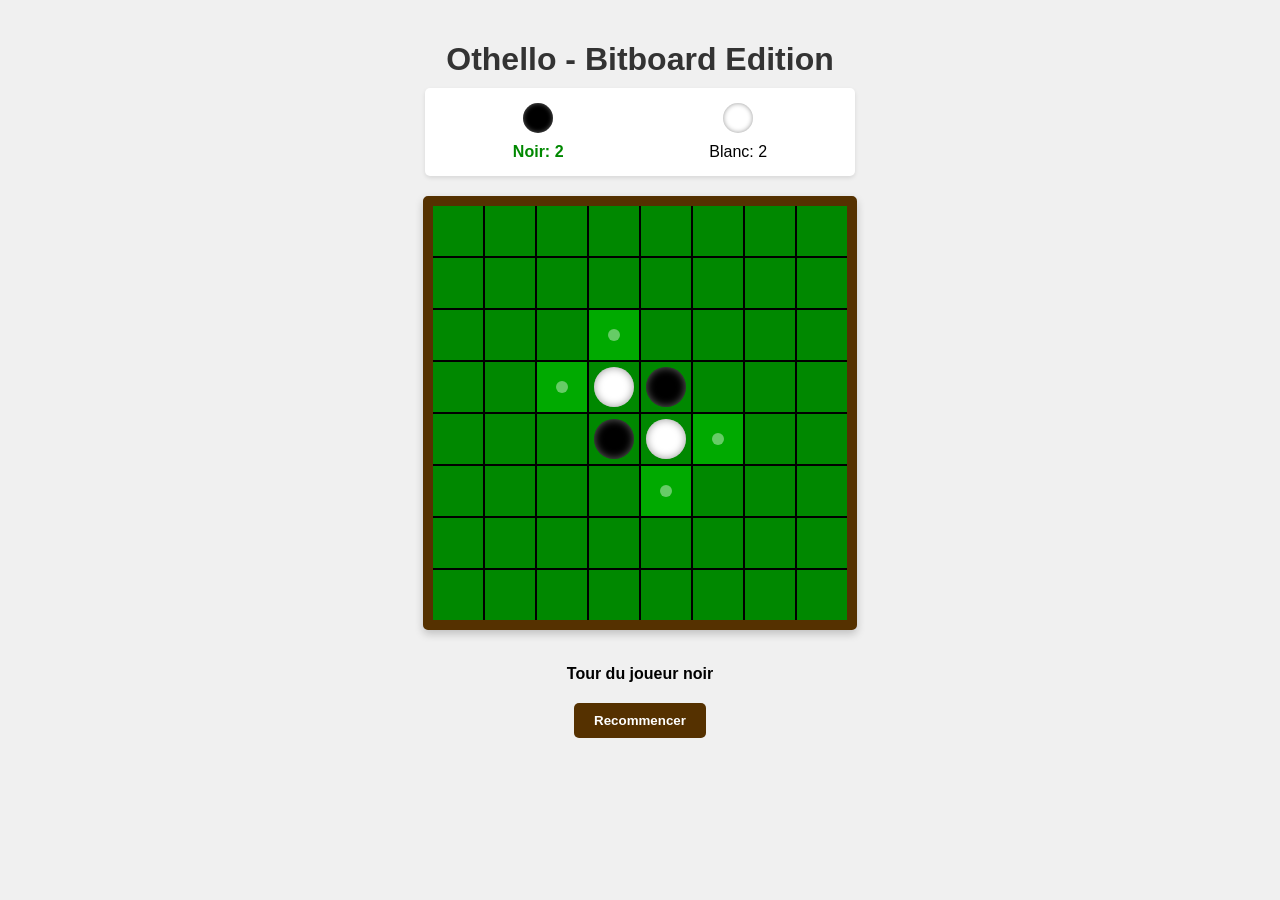
==== index.html @ b06adc70 "OthelloBitBoardJS" ====
<!DOCTYPE html>
<html lang="fr">
<head>
    <meta charset="UTF-8">
    <meta name="viewport" content="width=device-width, initial-scale=1.0">
    <title>Othello - Bitboard Edition</title>
    <style>
        body {
            font-family: Arial, sans-serif;
            margin: 0;
            padding: 20px;
            display: flex;
            flex-direction: column;
            align-items: center;
            background-color: #f0f0f0;
        }
        h1 {
            color: #333;
            margin-bottom: 10px;
        }
        .game-container {
            display: flex;
            flex-direction: column;
            align-items: center;
            gap: 20px;
            max-width: 100%;
        }
        .board {
            display: grid;
            grid-template-columns: repeat(8, 1fr);
            gap: 2px;
            background-color: #000;
            border: 10px solid #553100;
            border-radius: 5px;
            box-shadow: 0 4px 8px rgba(0, 0, 0, 0.2);
        }
        .cell {
            width: 50px;
            height: 50px;
            background-color: #008800;
            display: flex;
            justify-content: center;
            align-items: center;
            cursor: pointer;
            position: relative;
        }
        .valid-move {
            background-color: #00aa00;
        }
        .valid-move::after {
            content: "";
            width: 12px;
            height: 12px;
            background-color: rgba(255, 255, 255, 0.4);
            border-radius: 50%;
        }
        .disc {
            width: 40px;
            height: 40px;
            border-radius: 50%;
            transition: transform 0.3s ease, background-color 0.3s ease;
        }
        .disc.white {
            background-color: #fff;
            box-shadow: inset 0 0 8px rgba(0, 0, 0, 0.4);
        }
        .disc.black {
            background-color: #000;
            box-shadow: inset 0 0 8px rgba(255, 255, 255, 0.4);
        }
        .info-panel {
            display: flex;
            justify-content: space-around;
            width: 100%;
            max-width: 400px;
            background-color: #fff;
            padding: 15px;
            border-radius: 5px;
            box-shadow: 0 2px 4px rgba(0, 0, 0, 0.1);
        }
        .player {
            display: flex;
            flex-direction: column;
            align-items: center;
        }
        .player-disc {
            width: 30px;
            height: 30px;
            border-radius: 50%;
            margin-bottom: 10px;
        }
        .player-disc.white {
            background-color: #fff;
            box-shadow: inset 0 0 5px rgba(0, 0, 0, 0.4);
        }
        .player-disc.black {
            background-color: #000;
            box-shadow: inset 0 0 5px rgba(255, 255, 255, 0.4);
        }
        .current-player {
            font-weight: bold;
            color: #008800;
        }
        .status-message {
            margin-top: 15px;
            font-weight: bold;
            text-align: center;
        }
        button {
            background-color: #553100;
            color: white;
            border: none;
            padding: 10px 20px;
            border-radius: 5px;
            cursor: pointer;
            font-weight: bold;
            transition: background-color 0.2s;
        }
        button:hover {
            background-color: #7b4700;
        }

        @media (max-width: 500px) {
            .cell {
                width: 40px;
                height: 40px;
            }
            .disc {
                width: 32px;
                height: 32px;
            }
        }

        @media (max-width: 400px) {
            .cell {
                width: 35px;
                height: 35px;
            }
            .disc {
                width: 28px;
                height: 28px;
            }
        }
    </style>
</head>
<body>
    <h1>Othello - Bitboard Edition</h1>
    <div class="game-container">
        <div class="info-panel">
            <div class="player black-player">
                <div class="player-disc black"></div>
                <div>Noir: <span id="black-count">2</span></div>
            </div>
            <div class="player white-player">
                <div class="player-disc white"></div>
                <div>Blanc: <span id="white-count">2</span></div>
            </div>
        </div>

        <div id="board" class="board"></div>

        <div class="status-message" id="status-message">Tour du joueur noir</div>

        <button id="restart-btn">Recommencer</button>
    </div>

    <script>
        // Constantes et variables du jeu
        const BOARD_SIZE = 8;
        const EMPTY = 0n;
        const BLACK = 1n;
        const WHITE = 2n;

        // Directions pour chercher les alignements
        const NORTH = -8n;
        const NORTH_EAST = -7n;
        const EAST = 1n;
        const SOUTH_EAST = 9n;
        const SOUTH = 8n;
        const SOUTH_WEST = 7n;
        const WEST = -1n;
        const NORTH_WEST = -9n;

        const DIRECTIONS = [NORTH, NORTH_EAST, EAST, SOUTH_EAST, SOUTH, SOUTH_WEST, WEST, NORTH_WEST];

        // Masques pour éviter les débordements
        const NOT_A_FILE = 0xfefefefefefefefen; // pas la colonne A
        const NOT_H_FILE = 0x7f7f7f7f7f7f7f7fn; // pas la colonne H

        // État du jeu
        let blackDiscs = 0n; // Bitboard pour les pions noirs
        let whiteDiscs = 0n; // Bitboard pour les pions blancs
        let currentPlayer = BLACK; // Joueur actuel
        let validMoves = 0n; // Coups valides

        // Initialisation du jeu
        function initGame() {
            // Position initiale standard d'Othello
            blackDiscs = 0n;
            whiteDiscs = 0n;

            // Placer les 4 pions initiaux (centre du plateau)
            setPiece(3, 4, BLACK);
            setPiece(4, 3, BLACK);
            setPiece(3, 3, WHITE);
            setPiece(4, 4, WHITE);

            currentPlayer = BLACK;
            updateValidMoves();
            renderBoard();
            updateStatus();
        }

        // Convertir coordonnées (row, col) en position bit unique
        function coordsToBit(row, col) {
            return 1n << BigInt(row * 8 + col);
        }

        // Convertir une position bit en coordonnées (row, col)
        function bitToCoords(bit) {
            const pos = BigInt(Math.log2(Number(bit)));
            return {
                row: Number(pos / 8n),
                col: Number(pos % 8n)
            };
        }

        // Placer un pion à une position donnée
        function setPiece(row, col, player) {
            const bit = coordsToBit(row, col);
            if (player === BLACK) {
                blackDiscs |= bit;
                whiteDiscs &= ~bit;
            } else if (player === WHITE) {
                whiteDiscs |= bit;
                blackDiscs &= ~bit;
            } else { // EMPTY
                blackDiscs &= ~bit;
                whiteDiscs &= ~bit;
            }
        }

        // Obtenir le joueur à une position donnée
        function getPiece(row, col) {
            const bit = coordsToBit(row, col);
            if ((blackDiscs & bit) !== 0n) return BLACK;
            if ((whiteDiscs & bit) !== 0n) return WHITE;
            return EMPTY;
        }

        // Obtenir la valeur du joueur opposé
        function getOpponent(player) {
            return player === BLACK ? WHITE : BLACK;
        }

        // Obtenir le bitboard du joueur actuel
        function getCurrentPlayerDiscs() {
            return currentPlayer === BLACK ? blackDiscs : whiteDiscs;
        }

        // Obtenir le bitboard du joueur opposé
        function getOpponentDiscs() {
            return currentPlayer === BLACK ? whiteDiscs : blackDiscs;
        }

        // Calculer les coups valides dans une direction donnée
        function getValidMovesInDirection(playerDiscs, opponentDiscs, direction, edgeMask) {
            // Cases adjacentes aux pions du joueur dans la direction, qui contiennent des pions adverses
            let candidates = shift(playerDiscs, direction) & opponentDiscs & edgeMask;
            if (candidates === 0n) return 0n;

            // Continuer à chercher des séquences de pions adverses
            let validPositions = 0n;
            let temp = candidates;

            // Chercher les cases vides après des pions adverses
            for (let i = 0; i < 5; i++) {
                temp = shift(temp, direction) & opponentDiscs & edgeMask;
                candidates |= temp;
            }

            // Les cases vides après une séquence de pions adverses sont des coups valides
            temp = shift(candidates, direction) & ~(playerDiscs | opponentDiscs) & edgeMask;
            validPositions |= temp;

            return validPositions;
        }

        // Effectuer un décalage de bits en tenant compte de la direction
        function shift(bitboard, direction) {
            if (direction > 0) {
                return bitboard << direction;
            } else {
                return bitboard >> -direction;
            }
        }

        // Calculer tous les coups valides pour le joueur actuel
        function calculateValidMoves() {
            const playerDiscs = getCurrentPlayerDiscs();
            const opponentDiscs = getOpponentDiscs();
            let validMovesBitboard = 0n;

            // Nord
            validMovesBitboard |= getValidMovesInDirection(playerDiscs, opponentDiscs, NORTH, 0xFFFFFFFFFFFFFFFFn);

            // Nord-Est
            validMovesBitboard |= getValidMovesInDirection(playerDiscs, opponentDiscs, NORTH_EAST, NOT_A_FILE);

            // Est
            validMovesBitboard |= getValidMovesInDirection(playerDiscs, opponentDiscs, EAST, NOT_A_FILE);

            // Sud-Est
            validMovesBitboard |= getValidMovesInDirection(playerDiscs, opponentDiscs, SOUTH_EAST, NOT_A_FILE);

            // Sud
            validMovesBitboard |= getValidMovesInDirection(playerDiscs, opponentDiscs, SOUTH, 0xFFFFFFFFFFFFFFFFn);

            // Sud-Ouest
            validMovesBitboard |= getValidMovesInDirection(playerDiscs, opponentDiscs, SOUTH_WEST, NOT_H_FILE);

            // Ouest
            validMovesBitboard |= getValidMovesInDirection(playerDiscs, opponentDiscs, WEST, NOT_H_FILE);

            // Nord-Ouest
            validMovesBitboard |= getValidMovesInDirection(playerDiscs, opponentDiscs, NORTH_WEST, NOT_H_FILE);
            console.log(...validMovesBitboard.toString(2).padStart(64, '0'));
            return validMovesBitboard;
        }

        // Mettre à jour les coups valides pour le joueur actuel
        function updateValidMoves() {
            validMoves = calculateValidMoves();
        }

        // Vérifier si un coup est valide
        function isValidMove(row, col) {
            const bit = coordsToBit(row, col);
            return (validMoves & bit) !== 0n;
        }

        // Capturer les pions dans une direction
        function captureInDirection(movePosition, direction, edgeMask) {
            const playerDiscs = getCurrentPlayerDiscs();
            const opponentDiscs = getOpponentDiscs();

            let captured = 0n;
            let frontier = movePosition;

            // Avancer dans la direction spécifiée
            frontier = shift(frontier, direction) & edgeMask;

            // Si nous ne trouvons pas de pion adverse dans cette direction, pas de capture
            if ((frontier & opponentDiscs) === 0n) return 0n;

            let potentialCaptures = 0n;

            // Tant qu'on trouve des pions adverses, les ajouter comme captures potentielles
            while ((frontier & opponentDiscs) !== 0n) {
                potentialCaptures |= frontier;
                frontier = shift(frontier, direction) & edgeMask;

                // Si on trouve un de nos pions, valider les captures
                if ((frontier & playerDiscs) !== 0n) {
                    return potentialCaptures;
                }

                // Si on atteint une case vide ou le bord du plateau, pas de capture
                if (frontier === 0n || (frontier & (playerDiscs | opponentDiscs)) === 0n) {
                    break;
                }
            }

            return 0n; // Pas de capture dans cette direction
        }

        // Appliquer un coup (capturer les pions)
        function makeMove(row, col) {
            if (!isValidMove(row, col)) return false;

            const movePosition = coordsToBit(row, col);
            let capturedTotal = 0n;

            // Capturer dans toutes les directions
            capturedTotal |= captureInDirection(movePosition, NORTH, 0xFFFFFFFFFFFFFFFFn);
            capturedTotal |= captureInDirection(movePosition, NORTH_EAST, NOT_A_FILE);
            capturedTotal |= captureInDirection(movePosition, EAST, NOT_A_FILE);
            capturedTotal |= captureInDirection(movePosition, SOUTH_EAST, NOT_A_FILE);
            capturedTotal |= captureInDirection(movePosition, SOUTH, 0xFFFFFFFFFFFFFFFFn);
            capturedTotal |= captureInDirection(movePosition, SOUTH_WEST, NOT_H_FILE);
            capturedTotal |= captureInDirection(movePosition, WEST, NOT_H_FILE);
            capturedTotal |= captureInDirection(movePosition, NORTH_WEST, NOT_H_FILE);

            // Placer le nouveau pion et retourner les pions capturés
            if (currentPlayer === BLACK) {
                blackDiscs |= movePosition | capturedTotal;
                whiteDiscs &= ~capturedTotal;
            } else {
                whiteDiscs |= movePosition | capturedTotal;
                blackDiscs &= ~capturedTotal;
            }

            return true;
        }

        // Passer le tour au joueur suivant
        function switchPlayer() {
            currentPlayer = getOpponent(currentPlayer);
            updateValidMoves();

            // Si le joueur n'a pas de coups valides, essayer de passer au joueur suivant
            if (validMoves === 0n) {
                currentPlayer = getOpponent(currentPlayer);
                updateValidMoves();

                // Si aucun joueur n'a de coups valides, la partie est terminée
                if (validMoves === 0n) {
                  console.log('end');
                    endGame();
                    return;
                }

                document.getElementById('status-message').textContent = `Le joueur ${currentPlayer === BLACK ? 'noir' : 'blanc'} n'a pas de coups possibles. Tour du joueur ${currentPlayer === BLACK ? 'noir' : 'blanc'}.`;
            } else {
                document.getElementById('status-message').textContent = `Tour du joueur ${currentPlayer === BLACK ? 'noir' : 'blanc'}`;
            }
        }

        // Mettre fin à la partie
        function endGame() {
            const blackCount = countBits(blackDiscs);
            const whiteCount = countBits(whiteDiscs);
            console.log(blackCount, whiteCount);
            let message;
            if (blackCount > whiteCount) {
                message = `Partie terminée. Le joueur noir gagne ${blackCount} à ${whiteCount}!`;
            } else if (whiteCount > blackCount) {
                message = `Partie terminée. Le joueur blanc gagne ${whiteCount} à ${blackCount}!`;
            } else {
                message = `Partie terminée. Match nul ${blackCount} à ${whiteCount}!`;
            }

            document.getElementById('status-message').textContent = message;
        }

        // Compter le nombre de bits à 1 dans un bitboard
        function countBits(bitboard) {
            let count = 0;
            let tempBoard = bitboard;

            while (tempBoard > 0n) {
                if (tempBoard & 1n) count++;
                tempBoard >>= 1n;
            }

            return count;
        }

        // Mettre à jour l'affichage de l'état du jeu
        function updateStatus() {
            const blackCount = countBits(blackDiscs);
            const whiteCount = countBits(whiteDiscs);

            document.getElementById('black-count').textContent = blackCount;
            document.getElementById('white-count').textContent = whiteCount;

            document.getElementById('status-message').textContent = `Tour du joueur ${currentPlayer === BLACK ? 'noir' : 'blanc'}`;

            // Mettre en surbrillance le joueur actuel
            document.querySelector('.black-player').classList.toggle('current-player', currentPlayer === BLACK);
            document.querySelector('.white-player').classList.toggle('current-player', currentPlayer === WHITE);
        }

        // Afficher le plateau de jeu
        function renderBoard() {
            const boardElement = document.getElementById('board');
            boardElement.innerHTML = '';

            for (let row = 0; row < BOARD_SIZE; row++) {
                for (let col = 0; col < BOARD_SIZE; col++) {
                    const cell = document.createElement('div');
                    cell.className = 'cell';
                    cell.dataset.row = row;
                    cell.dataset.col = col;

                    cell.addEventListener('click', () => {
                        handleCellClick(row, col);
                    });

                    // Ajouter un pion si nécessaire
                    const piece = getPiece(row, col);
                    if (piece !== EMPTY) {
                        const disc = document.createElement('div');
                        disc.className = `disc ${piece === BLACK ? 'black' : 'white'}`;
                        cell.appendChild(disc);
                    }

                    // Marquer les coups valides
                    if (isValidMove(row, col)) {
                        cell.classList.add('valid-move');
                    }

                    boardElement.appendChild(cell);
                }
            }

            updateStatus();
        }

        // Gérer le clic sur une cellule
        function handleCellClick(row, col) {
            if (isValidMove(row, col)) {
                makeMove(row, col);
                switchPlayer();
                renderBoard();
            }
        }

        // Événement pour recommencer le jeu
        document.getElementById('restart-btn').addEventListener('click', () => {
            initGame();
        });

        // Initialiser le jeu
        initGame();
    </script>
</body>
</html>
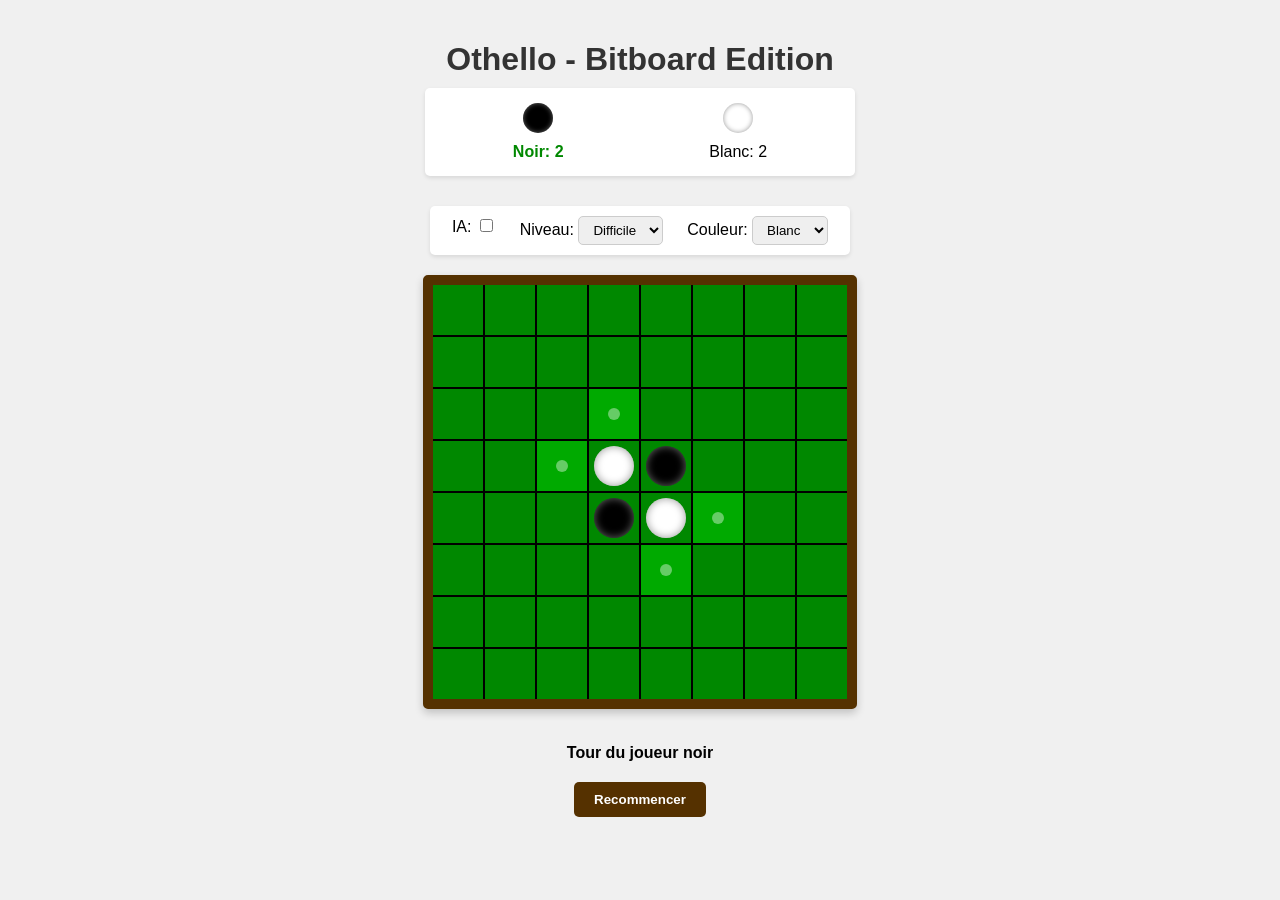
==== commit 89c43543: "OthelloBitBoardJs" ====
--- a/index.html
+++ b/index.html
@@ -78,6 +78,17 @@
             border-radius: 5px;
             box-shadow: 0 2px 4px rgba(0, 0, 0, 0.1);
         }
+        .ai-settings {
+            display: flex;
+            justify-content: space-around;
+            width: 100%;
+            max-width: 400px;
+            background-color: #fff;
+            padding: 10px;
+            border-radius: 5px;
+            margin-top: 10px;
+            box-shadow: 0 2px 4px rgba(0, 0, 0, 0.1);
+        }
         .player {
             display: flex;
             flex-direction: column;
@@ -115,9 +126,15 @@
             cursor: pointer;
             font-weight: bold;
             transition: background-color 0.2s;
+            margin: 0 5px;
         }
         button:hover {
             background-color: #7b4700;
+        }
+        select {
+            padding: 5px 10px;
+            border-radius: 5px;
+            border: 1px solid #ccc;
         }
 
         @media (max-width: 500px) {
@@ -157,11 +174,36 @@
             </div>
         </div>
 
+        <div class="ai-settings">
+            <div>
+                <label for="ai-toggle">IA: </label>
+                <input type="checkbox" id="ai-toggle">
+            </div>
+            <div>
+                <label for="ai-depth">Niveau: </label>
+                <select id="ai-depth">
+                    <option value="2">Facile</option>
+                    <option value="4">Moyen</option>
+                    <option value="6" selected>Difficile</option>
+                    <option value="8">Expert</option>
+                </select>
+            </div>
+            <div>
+                <label for="ai-color">Couleur: </label>
+                <select id="ai-color">
+                    <option value="white" selected>Blanc</option>
+                    <option value="black">Noir</option>
+                </select>
+            </div>
+        </div>
+
         <div id="board" class="board"></div>
 
         <div class="status-message" id="status-message">Tour du joueur noir</div>
 
-        <button id="restart-btn">Recommencer</button>
+        <div>
+            <button id="restart-btn">Recommencer</button>
+        </div>
     </div>
 
     <script>
@@ -187,28 +229,82 @@
         const NOT_A_FILE = 0xfefefefefefefefen; // pas la colonne A
         const NOT_H_FILE = 0x7f7f7f7f7f7f7f7fn; // pas la colonne H
 
+        // Masques utiles pour l'évaluation
+        const CORNER_MASK = 0x8100000000000081n;
+        const EDGE_MASK = 0xFF818181818181FFn;
+        const X_SQUARES_MASK = 0x0042000000004200n; // Cases autour des coins (défavorables)
+        const C_SQUARES_MASK = 0x4281000000008142n; // Cases pré-coins (défavorables)
+
         // État du jeu
-        let blackDiscs = 0n; // Bitboard pour les pions noirs
-        let whiteDiscs = 0n; // Bitboard pour les pions blancs
-        let currentPlayer = BLACK; // Joueur actuel
-        let validMoves = 0n; // Coups valides
-
-        // Initialisation du jeu
-        function initGame() {
-            // Position initiale standard d'Othello
-            blackDiscs = 0n;
-            whiteDiscs = 0n;
-
-            // Placer les 4 pions initiaux (centre du plateau)
-            setPiece(3, 4, BLACK);
-            setPiece(4, 3, BLACK);
-            setPiece(3, 3, WHITE);
-            setPiece(4, 4, WHITE);
-
-            currentPlayer = BLACK;
-            updateValidMoves();
-            renderBoard();
-            updateStatus();
+        let blackDiscs = 0n;
+        let whiteDiscs = 0n;
+        let currentPlayer = BLACK;
+        let validMoves = 0n;
+
+        // Configuration IA
+        let aiEnabled = false;
+        let aiDepth = 6;
+        let aiPlayer = WHITE;
+        let currentThinkingTime = 0;
+
+        // Table de transposition avec Zobrist hashing
+        const ZOBRIST_TABLE = Array(64).fill().map(() => [
+            BigInt(Math.floor(Math.random() * Number.MAX_SAFE_INTEGER)),
+            BigInt(Math.floor(Math.random() * Number.MAX_SAFE_INTEGER))
+        ]);
+        const ZOBRIST_PLAYER = BigInt(Math.floor(Math.random() * Number.MAX_SAFE_INTEGER));
+
+        // Taille limitée pour la table de transposition
+        const MAX_TRANSPOSITION_ENTRIES = 1000000;
+        const transpositionTable = new Map();
+
+        // Table des poids pour l'évaluation de position - Valeurs ajustées
+        const POSITION_WEIGHTS = [
+            500, -150,  30,  10,  10,  30, -150,  500,  // Coins plus importants
+            -150, -250,  -5,  -5,  -5,  -5, -250, -150,  // Cases X plus pénalisées
+             30,   -5,   1,   1,   1,   1,   -5,   30,
+             10,   -5,   1,   0,   0,   1,   -5,   10,
+             10,   -5,   1,   0,   0,   1,   -5,   10,
+             30,   -5,   1,   1,   1,   1,   -5,   30,
+            -150, -250,  -5,  -5,  -5,  -5, -250, -150,  // Cases X plus pénalisées
+            500, -150,  30,  10,  10,  30, -150,  500   // Coins plus importants
+        ];
+
+        // Générer un hash Zobrist pour la position actuelle
+        function getZobristHash() {
+            let hash = 0n;
+            for (let i = 0; i < 64; i++) {
+                const bit = 1n << BigInt(i);
+                if ((blackDiscs & bit) !== 0n) {
+                    hash ^= ZOBRIST_TABLE[i][0];
+                } else if ((whiteDiscs & bit) !== 0n) {
+                    hash ^= ZOBRIST_TABLE[i][1];
+                }
+            }
+            if (currentPlayer === WHITE) {
+                hash ^= ZOBRIST_PLAYER;
+            }
+            return hash;
+        }
+
+        // Structure pour stocker un coup dans la table de transposition
+        function TranspositionEntry(value, depth, type) {
+            return { value, depth, type };
+        }
+
+        // Constantes pour les types d'entrées dans la table de transposition
+        const EXACT = 0;
+        const LOWERBOUND = 1;
+        const UPPERBOUND = 2;
+
+        // Fonctions de population count optimisées pour BigInt
+        function countBits(n) {
+            const str = n.toString(2);
+            let count = 0;
+            for (let i = 0; i < str.length; i++) {
+                if (str[i] === '1') count++;
+            }
+            return count;
         }
 
         // Convertir coordonnées (row, col) en position bit unique
@@ -263,29 +359,6 @@
             return currentPlayer === BLACK ? whiteDiscs : blackDiscs;
         }
 
-        // Calculer les coups valides dans une direction donnée
-        function getValidMovesInDirection(playerDiscs, opponentDiscs, direction, edgeMask) {
-            // Cases adjacentes aux pions du joueur dans la direction, qui contiennent des pions adverses
-            let candidates = shift(playerDiscs, direction) & opponentDiscs & edgeMask;
-            if (candidates === 0n) return 0n;
-
-            // Continuer à chercher des séquences de pions adverses
-            let validPositions = 0n;
-            let temp = candidates;
-
-            // Chercher les cases vides après des pions adverses
-            for (let i = 0; i < 5; i++) {
-                temp = shift(temp, direction) & opponentDiscs & edgeMask;
-                candidates |= temp;
-            }
-
-            // Les cases vides après une séquence de pions adverses sont des coups valides
-            temp = shift(candidates, direction) & ~(playerDiscs | opponentDiscs) & edgeMask;
-            validPositions |= temp;
-
-            return validPositions;
-        }
-
         // Effectuer un décalage de bits en tenant compte de la direction
         function shift(bitboard, direction) {
             if (direction > 0) {
@@ -295,6 +368,29 @@
             }
         }
 
+        // Calculer les coups valides dans une direction donnée
+        function getValidMovesInDirection(playerDiscs, opponentDiscs, direction, edgeMask) {
+            // Cases adjacentes aux pions du joueur dans la direction, qui contiennent des pions adverses
+            let candidates = shift(playerDiscs, direction) & opponentDiscs & edgeMask;
+            if (candidates === 0n) return 0n;
+
+            // Continuer à chercher des séquences de pions adverses
+            let validPositions = 0n;
+            let temp = candidates;
+
+            // Chercher les cases vides après des pions adverses
+            for (let i = 0; i < 5; i++) {
+                temp = shift(temp, direction) & opponentDiscs & edgeMask;
+                candidates |= temp;
+            }
+
+            // Les cases vides après une séquence de pions adverses sont des coups valides
+            temp = shift(candidates, direction) & ~(playerDiscs | opponentDiscs) & edgeMask;
+            validPositions |= temp;
+
+            return validPositions;
+        }
+
         // Calculer tous les coups valides pour le joueur actuel
         function calculateValidMoves() {
             const playerDiscs = getCurrentPlayerDiscs();
@@ -324,7 +420,7 @@
 
             // Nord-Ouest
             validMovesBitboard |= getValidMovesInDirection(playerDiscs, opponentDiscs, NORTH_WEST, NOT_H_FILE);
-            console.log(...validMovesBitboard.toString(2).padStart(64, '0'));
+
             return validMovesBitboard;
         }
 
@@ -415,7 +511,6 @@
 
                 // Si aucun joueur n'a de coups valides, la partie est terminée
                 if (validMoves === 0n) {
-                  console.log('end');
                     endGame();
                     return;
                 }
@@ -423,6 +518,11 @@
                 document.getElementById('status-message').textContent = `Le joueur ${currentPlayer === BLACK ? 'noir' : 'blanc'} n'a pas de coups possibles. Tour du joueur ${currentPlayer === BLACK ? 'noir' : 'blanc'}.`;
             } else {
                 document.getElementById('status-message').textContent = `Tour du joueur ${currentPlayer === BLACK ? 'noir' : 'blanc'}`;
+            }
+
+            // Déclencher le tour de l'IA si c'est son tour
+            if (aiEnabled && currentPlayer === aiPlayer) {
+                setTimeout(makeAIMove, 100);
             }
         }
 
@@ -430,7 +530,6 @@
         function endGame() {
             const blackCount = countBits(blackDiscs);
             const whiteCount = countBits(whiteDiscs);
-            console.log(blackCount, whiteCount);
             let message;
             if (blackCount > whiteCount) {
                 message = `Partie terminée. Le joueur noir gagne ${blackCount} à ${whiteCount}!`;
@@ -443,19 +542,6 @@
             document.getElementById('status-message').textContent = message;
         }
 
-        // Compter le nombre de bits à 1 dans un bitboard
-        function countBits(bitboard) {
-            let count = 0;
-            let tempBoard = bitboard;
-
-            while (tempBoard > 0n) {
-                if (tempBoard & 1n) count++;
-                tempBoard >>= 1n;
-            }
-
-            return count;
-        }
-
         // Mettre à jour l'affichage de l'état du jeu
         function updateStatus() {
             const blackCount = countBits(blackDiscs);
@@ -509,14 +595,662 @@
 
         // Gérer le clic sur une cellule
         function handleCellClick(row, col) {
-            if (isValidMove(row, col)) {
+            if (isValidMove(row, col) && !(aiEnabled && currentPlayer === aiPlayer)) {
                 makeMove(row, col);
                 switchPlayer();
                 renderBoard();
             }
         }
 
-        // Événement pour recommencer le jeu
+        // Analyse les menaces de coin et détermine si un coup est risqué
+        function analyzeMoveRisk(move) {
+            const {row, col} = bitToCoords(move);
+
+            // État avant le coup
+            const blackBackup = blackDiscs;
+            const whiteBackup = whiteDiscs;
+            const playerBackup = currentPlayer;
+
+            // Simuler le coup
+            makeMove(row, col);
+            currentPlayer = getOpponent(currentPlayer);
+            updateValidMoves();
+
+            let risk = 0;
+
+            // Vérifier si l'adversaire peut prendre un coin
+            if ((validMoves & CORNER_MASK) !== 0n) {
+                risk = 3; // Risque élevé: donne directement accès à un coin
+            } else {
+                // Simuler tous les coups de l'adversaire pour voir s'il peut nous donner accès à un coin
+                const opponentMoves = getMoves();
+                for (const opMove of opponentMoves) {
+                    const {row: opRow, col: opCol} = bitToCoords(opMove);
+
+                    // État avant le coup de l'adversaire
+                    const blackBackup2 = blackDiscs;
+                    const whiteBackup2 = whiteDiscs;
+                    const playerBackup2 = currentPlayer;
+
+                    // Simuler le coup de l'adversaire
+                    makeMove(opRow, opCol);
+                    currentPlayer = getOpponent(currentPlayer);
+                    updateValidMoves();
+
+                    // Vérifier si nous pouvons prendre un coin
+                    if ((validMoves & CORNER_MASK) !== 0n) {
+                        risk = Math.max(risk, 1); // Risque faible: coup qui pourrait ouvrir un accès à un coin
+                    }
+
+                    // Restaurer l'état après le coup de l'adversaire
+                    blackDiscs = blackBackup2;
+                    whiteDiscs = whiteBackup2;
+                    currentPlayer = playerBackup2;
+                    updateValidMoves();
+                }
+            }
+
+            // Restaurer l'état initial
+            blackDiscs = blackBackup;
+            whiteDiscs = whiteBackup;
+            currentPlayer = playerBackup;
+            updateValidMoves();
+
+            return risk;
+        }
+
+        // Évaluation rapide et optimisée de la position
+        function evaluateBoard() {
+            // Phase de jeu (début, milieu, fin)
+            const totalDiscs = countBits(blackDiscs | whiteDiscs);
+            const isEarlyGame = totalDiscs < 20;
+            const isEndGame = totalDiscs > 50;
+
+            // Points de matériel (nombre de pièces)
+            const blackCount = countBits(blackDiscs);
+            const whiteCount = countBits(whiteDiscs);
+            const materialScore = blackCount - whiteCount;
+
+            // Points de mobilité (nombre de coups légaux)
+            const playerBackup = currentPlayer;
+
+            // Vérifier les coins possibles au prochain coup
+            currentPlayer = BLACK;
+            updateValidMoves();
+            const blackMobility = countBits(validMoves);
+            const blackCanTakeCorner = (validMoves & CORNER_MASK) !== 0n;
+
+            currentPlayer = WHITE;
+            updateValidMoves();
+            const whiteMobility = countBits(validMoves);
+            const whiteCanTakeCorner = (validMoves & CORNER_MASK) !== 0n;
+
+            // Restaurer le joueur actuel
+            currentPlayer = playerBackup;
+            updateValidMoves();
+
+            const mobilityScore = blackMobility - whiteMobility;
+
+            // Menace de coin (pénalité pour permettre à l'adversaire de prendre un coin)
+            const cornerThreatScore = (blackCanTakeCorner ? -200 : 0) + (whiteCanTakeCorner ? 200 : 0);
+
+            // Points stratégiques
+            const blackCorners = countBits(blackDiscs & CORNER_MASK);
+            const whiteCorners = countBits(whiteDiscs & CORNER_MASK);
+            const cornerScore = blackCorners - whiteCorners;
+
+            const blackEdges = countBits(blackDiscs & EDGE_MASK);
+            const whiteEdges = countBits(whiteDiscs & EDGE_MASK);
+            const edgeScore = blackEdges - whiteEdges;
+
+            // Modifier le score pour les cases X adjacentes aux coins
+            let xSquaresScore = 0;
+            // Pour chaque coin, vérifier s'il est occupé
+            const corners = [
+                { row: 0, col: 0 },
+                { row: 0, col: 7 },
+                { row: 7, col: 0 },
+                { row: 7, col: 7 }
+            ];
+
+            for (const corner of corners) {
+                const cornerBit = coordsToBit(corner.row, corner.col);
+                const cornerOwner = (blackDiscs & cornerBit) !== 0n ? BLACK :
+                                   (whiteDiscs & cornerBit) !== 0n ? WHITE : EMPTY;
+
+                // Si le coin est vide, pénaliser les cases X adjacentes
+                if (cornerOwner === EMPTY) {
+                    // Définir les positions des cases X adjacentes au coin
+                    const xSquares = [];
+                    if (corner.row === 0 && corner.col === 0) {
+                        xSquares.push({ row: 0, col: 1 }, { row: 1, col: 0 }, { row: 1, col: 1 });
+                    } else if (corner.row === 0 && corner.col === 7) {
+                        xSquares.push({ row: 0, col: 6 }, { row: 1, col: 6 }, { row: 1, col: 7 });
+                    } else if (corner.row === 7 && corner.col === 0) {
+                        xSquares.push({ row: 6, col: 0 }, { row: 6, col: 1 }, { row: 7, col: 1 });
+                    } else {
+                        xSquares.push({ row: 6, col: 6 }, { row: 6, col: 7 }, { row: 7, col: 6 });
+                    }
+
+                    // Pénaliser fortement l'occupation des cases X quand le coin est vide
+                    for (const pos of xSquares) {
+                        const bit = coordsToBit(pos.row, pos.col);
+                        if ((blackDiscs & bit) !== 0n) xSquaresScore -= 30;
+                        if ((whiteDiscs & bit) !== 0n) xSquaresScore += 30;
+                    }
+                }
+                // Si le coin est pris, les cases X adjacentes deviennent bonnes
+                else {
+                    const xSquares = [];
+                    if (corner.row === 0 && corner.col === 0) {
+                        xSquares.push({ row: 0, col: 1 }, { row: 1, col: 0 }, { row: 1, col: 1 });
+                    } else if (corner.row === 0 && corner.col === 7) {
+                        xSquares.push({ row: 0, col: 6 }, { row: 1, col: 6 }, { row: 1, col: 7 });
+                    } else if (corner.row === 7 && corner.col === 0) {
+                        xSquares.push({ row: 6, col: 0 }, { row: 6, col: 1 }, { row: 7, col: 1 });
+                    } else {
+                        xSquares.push({ row: 6, col: 6 }, { row: 6, col: 7 }, { row: 7, col: 6 });
+                    }
+
+                    // Si le coin est de notre couleur, les cases X deviennent un avantage
+                    for (const pos of xSquares) {
+                        const bit = coordsToBit(pos.row, pos.col);
+                        if (cornerOwner === BLACK) {
+                            if ((blackDiscs & bit) !== 0n) xSquaresScore += 10;
+                            if ((whiteDiscs & bit) !== 0n) xSquaresScore -= 5;
+                        } else {
+                            if ((blackDiscs & bit) !== 0n) xSquaresScore -= 5;
+                            if ((whiteDiscs & bit) !== 0n) xSquaresScore += 10;
+                        }
+                    }
+                }
+            }
+
+            // Points de position (basés sur les poids)
+            let positionalScore = 0;
+            for (let i = 0; i < 64; i++) {
+                const bit = 1n << BigInt(i);
+                if ((blackDiscs & bit) !== 0n) {
+                    positionalScore += POSITION_WEIGHTS[i];
+                } else if ((whiteDiscs & bit) !== 0n) {
+                    positionalScore -= POSITION_WEIGHTS[i];
+                }
+            }
+
+            // Ajustements de poids selon la phase de jeu
+            let finalScore;
+            if (isEarlyGame) {
+                // Début de partie: priorité aux coins, mobilité et éviter de donner accès aux coins
+                finalScore =
+                    mobilityScore * 15 +
+                    cornerScore * 300 +    // Augmenté
+                    cornerThreatScore +    // Nouveau: pénalité pour menace de coin
+                    edgeScore * 8 +
+                    xSquaresScore +        // Modifié pour considérer l'état du coin
+                    positionalScore;
+            } else if (isEndGame) {
+                // Fin de partie: priorité au matériel et aux coins
+                finalScore =
+                    materialScore * 15 +
+                    cornerScore * 300 +
+                    edgeScore * 15 +
+                    positionalScore;
+            } else {
+                // Milieu de partie: équilibre mais toujours priorité aux coins
+                finalScore =
+                    materialScore * 5 +
+                    mobilityScore * 10 +
+                    cornerScore * 300 +
+                    cornerThreatScore +    // Nouveau: pénalité pour menace de coin
+                    edgeScore * 12 +
+                    xSquaresScore +
+                    positionalScore;
+            }
+
+            return currentPlayer === BLACK ? finalScore : -finalScore;
+        }
+
+        // Récupérer tous les coups légaux sous forme de liste de bits
+        function getMoves() {
+            const moves = [];
+            let tempMoves = validMoves;
+            while (tempMoves !== 0n) {
+                const lsb = tempMoves & -tempMoves; // Récupérer le bit le moins significatif
+                moves.push(lsb);
+                tempMoves &= ~lsb; // Supprimer ce bit
+            }
+            return moves;
+        }
+
+        // Attribuer un score à un coup pour l'ordonnancement
+        function scoreMove(move) {
+            // Vérifier si le mouvement prend un coin
+            if ((move & CORNER_MASK) !== 0n) return 10000;  // Valeur augmentée considérablement
+
+            // Position du coup
+            const {row, col} = bitToCoords(move);
+
+            // Vérifier si ce coup donne accès à un coin à l'adversaire
+            const originalPlayer = currentPlayer;
+            const blackBackup = blackDiscs;
+            const whiteBackup = whiteDiscs;
+
+            // Simuler le coup
+            makeMove(row, col);
+
+            // Changer de joueur et vérifier s'il peut prendre un coin
+            currentPlayer = getOpponent(currentPlayer);
+            updateValidMoves();
+            const givesCornerAccess = (validMoves & CORNER_MASK) !== 0n;
+
+            // Restaurer l'état
+            blackDiscs = blackBackup;
+            whiteDiscs = whiteBackup;
+            currentPlayer = originalPlayer;
+            updateValidMoves();
+
+            // Fortement pénaliser les mouvements qui donnent accès à un coin
+            if (givesCornerAccess) return -5000;
+
+            // Cases X (adjacentes aux coins): très bas sauf si les coins sont déjà pris
+            if ((move & X_SQUARES_MASK) !== 0n) {
+                // Déterminer quel coin est adjacent
+                let cornerRow, cornerCol;
+                if (row < 2) cornerRow = 0; else cornerRow = 7;
+                if (col < 2) cornerCol = 0; else cornerCol = 7;
+
+                // Si le coin est vide, c'est très mauvais de jouer à côté
+                if (getPiece(cornerRow, cornerCol) === EMPTY) {
+                    return -500;
+                }
+            }
+
+            // Cases C (pré-coins): bas sauf si les coins sont déjà pris
+            if ((move & C_SQUARES_MASK) !== 0n) {
+                let cornerRow, cornerCol;
+                if (row < 2) cornerRow = 0; else cornerRow = 7;
+                if (col < 2) cornerCol = 0; else cornerCol = 7;
+
+                if (getPiece(cornerRow, cornerCol) === EMPTY) {
+                    return -300;
+                }
+            }
+
+            // Bords: bonne valeur
+            if ((move & EDGE_MASK) !== 0n) return 100;
+
+            // Score basé sur la position
+            return POSITION_WEIGHTS[row * 8 + col];
+        }
+
+        // Minimax avec élagage alpha-beta et table de transposition
+        function minimax(depth, alpha, beta, maximizing) {
+            // Vérifier dans la table de transposition
+            const hash = getZobristHash();
+            const entry = transpositionTable.get(hash);
+            if (entry && entry.depth >= depth) {
+                if (entry.type === EXACT) {
+                    return entry.value;
+                } else if (entry.type === LOWERBOUND && entry.value > alpha) {
+                    alpha = entry.value;
+                } else if (entry.type === UPPERBOUND && entry.value < beta) {
+                    beta = entry.value;
+                }
+
+                if (alpha >= beta) {
+                    return entry.value;
+                }
+            }
+
+            // Si on atteint la profondeur maximale, évaluer
+            if (depth === 0) {
+                return evaluateBoard();
+            }
+
+            // Si aucun coup n'est valide, passer ou terminer
+            if (validMoves === 0n) {
+                const playerBackup = currentPlayer;
+                currentPlayer = getOpponent(currentPlayer);
+                updateValidMoves();
+
+                // Si l'adversaire n'a pas de coups non plus, la partie est terminée
+                if (validMoves === 0n) {
+                    currentPlayer = playerBackup;
+                    updateValidMoves();
+
+                    const blackCount = countBits(blackDiscs);
+                    const whiteCount = countBits(whiteDiscs);
+
+                    if (blackCount > whiteCount) {
+                        return playerBackup === BLACK ? 10000 : -10000;
+                    } else if (whiteCount > blackCount) {
+                        return playerBackup === WHITE ? 10000 : -10000;
+                    } else {
+                        return 0; // Match nul
+                    }
+                }
+
+                // Sinon, continuer la recherche avec le joueur qui passe
+                const score = -minimax(depth - 1, -beta, -alpha, !maximizing);
+
+                // Restaurer l'état
+                currentPlayer = playerBackup;
+                updateValidMoves();
+
+                return score;
+            }
+
+            // Obtenir tous les coups valides
+            const moves = getMoves();
+
+            // Trier les coups pour un meilleur élagage alpha-beta
+            moves.sort((a, b) => scoreMove(b) - scoreMove(a));
+
+            let bestValue;
+            let entryType = UPPERBOUND;
+
+            if (maximizing) {
+                bestValue = -Infinity;
+
+                for (const move of moves) {
+                    // Sauvegarde de l'état
+                    const blackBackup = blackDiscs;
+                    const whiteBackup = whiteDiscs;
+                    const playerBackup = currentPlayer;
+
+                    // Faire le coup
+                    const {row, col} = bitToCoords(move);
+                    makeMove(row, col);
+                    currentPlayer = getOpponent(currentPlayer);
+                    updateValidMoves();
+
+                    // Recherche récursive
+                    const score = minimax(depth - 1, alpha, beta, false);
+
+                    // Restaurer l'état
+                    blackDiscs = blackBackup;
+                    whiteDiscs = whiteBackup;
+                    currentPlayer = playerBackup;
+                    updateValidMoves();
+
+                    if (score > bestValue) {
+                        bestValue = score;
+                    }
+
+                    if (bestValue > alpha) {
+                        alpha = bestValue;
+                        entryType = EXACT;
+                    }
+
+                    if (beta <= alpha) {
+                        break;
+                    }
+                }
+            } else {
+                bestValue = Infinity;
+
+                for (const move of moves) {
+                    // Sauvegarde de l'état
+                    const blackBackup = blackDiscs;
+                    const whiteBackup = whiteDiscs;
+                    const playerBackup = currentPlayer;
+
+                    // Faire le coup
+                    const {row, col} = bitToCoords(move);
+                    makeMove(row, col);
+                    currentPlayer = getOpponent(currentPlayer);
+                    updateValidMoves();
+
+                    // Recherche récursive
+                    const score = minimax(depth - 1, alpha, beta, true);
+
+                    // Restaurer l'état
+                    blackDiscs = blackBackup;
+                    whiteDiscs = whiteBackup;
+                    currentPlayer = playerBackup;
+                    updateValidMoves();
+
+                    if (score < bestValue) {
+                        bestValue = score;
+                    }
+
+                    if (bestValue < beta) {
+                        beta = bestValue;
+                        entryType = EXACT;
+                    }
+
+                    if (beta <= alpha) {
+                        break;
+                    }
+                }
+            }
+
+            // Stocker le résultat dans la table de transposition
+            if (entryType === EXACT) {
+                transpositionTable.set(hash, TranspositionEntry(bestValue, depth, EXACT));
+            } else if (maximizing) {
+                transpositionTable.set(hash, TranspositionEntry(bestValue, depth, LOWERBOUND));
+            } else {
+                transpositionTable.set(hash, TranspositionEntry(bestValue, depth, UPPERBOUND));
+            }
+
+            // Limiter la taille de la table de transposition
+            if (transpositionTable.size > MAX_TRANSPOSITION_ENTRIES) {
+                // Supprimer 10% des entrées (les plus anciennes)
+                const keys = Array.from(transpositionTable.keys()).slice(0, MAX_TRANSPOSITION_ENTRIES / 10);
+                for (const key of keys) {
+                    transpositionTable.delete(key);
+                }
+            }
+
+            return bestValue;
+        }
+
+        
+        // Trouver le meilleur coup avec approfondissement itératif et protection des coins
+        function findBestMove(maxDepth) {
+            const startTime = performance.now();
+            let bestMove = null;
+            let bestScore = -Infinity;
+
+            const moves = getMoves();
+            if (moves.length === 0) return null;
+
+            // Vérifier d'abord si on peut prendre un coin
+            for (const move of moves) {
+                if ((move & CORNER_MASK) !== 0n) {
+                    return move; // Toujours prendre un coin si disponible
+                }
+            }
+
+            // Voir si un mouvement donne à l'adversaire un coin
+            const dangerousMoves = new Set();
+            for (const move of moves) {
+                const {row, col} = bitToCoords(move);
+                const blackBackup = blackDiscs;
+                const whiteBackup = whiteDiscs;
+                const playerBackup = currentPlayer;
+
+                // Simuler le coup
+                makeMove(row, col);
+                currentPlayer = getOpponent(currentPlayer);
+                updateValidMoves();
+
+                // Vérifier si l'adversaire peut prendre un coin
+                if ((validMoves & CORNER_MASK) !== 0n) {
+                    dangerousMoves.add(move.toString());
+                }
+
+                // Restaurer l'état
+                blackDiscs = blackBackup;
+                whiteDiscs = whiteBackup;
+                currentPlayer = playerBackup;
+                updateValidMoves();
+            }
+
+            // Approfondissement itératif pour les mouvements sûrs
+            for (let depth = 1; depth <= maxDepth; depth++) {
+                let tempBestMove = null;
+                let tempBestScore = -Infinity;
+
+                // Trier les mouvements pour une meilleure efficacité
+                moves.sort((a, b) => scoreMove(b) - scoreMove(a));
+
+                for (const move of moves) {
+                    // Éviter les mouvements qui donnent un coin à l'adversaire
+                    if (dangerousMoves.has(move.toString()) && moves.length > 1) {
+                        continue;
+                    }
+
+                    // Sauvegarde de l'état
+                    const blackBackup = blackDiscs;
+                    const whiteBackup = whiteDiscs;
+                    const playerBackup = currentPlayer;
+
+                    // Faire le coup
+                    const {row, col} = bitToCoords(move);
+                    makeMove(row, col);
+                    currentPlayer = getOpponent(currentPlayer);
+                    updateValidMoves();
+
+                    // Évaluer le coup avec une recherche plus profonde pour les mouvements importants
+                    const isCornerMove = (move & CORNER_MASK) !== 0n;
+                    const effectiveDepth = isCornerMove ? depth + 1 : depth; // Recherche plus profonde pour les coins
+                    const score = -minimax(effectiveDepth - 1, -Infinity, -tempBestScore, false);
+
+                    // Restaurer l'état
+                    blackDiscs = blackBackup;
+                    whiteDiscs = whiteBackup;
+                    currentPlayer = playerBackup;
+                    updateValidMoves();
+
+                    if (score > tempBestScore) {
+                        tempBestScore = score;
+                        tempBestMove = move;
+                    }
+                }
+
+                // Si tous les mouvements semblent mauvais mais nous devons jouer
+                if (tempBestMove === null && dangerousMoves.size > 0 && bestMove === null) {
+                    // Prendre le moins mauvais des mouvements dangereux
+                    let leastBadScore = -Infinity;
+                    let leastBadMove = null;
+
+                    for (const move of moves) {
+                        if (!dangerousMoves.has(move.toString())) continue;
+
+                        const {row, col} = bitToCoords(move);
+                        const blackBackup = blackDiscs;
+                        const whiteBackup = whiteDiscs;
+                        const playerBackup = currentPlayer;
+
+                        makeMove(row, col);
+                        currentPlayer = getOpponent(currentPlayer);
+                        updateValidMoves();
+
+                        const score = -minimax(depth - 1, -Infinity, Infinity, false);
+
+                        blackDiscs = blackBackup;
+                        whiteDiscs = whiteBackup;
+                        currentPlayer = playerBackup;
+                        updateValidMoves();
+
+                        if (score > leastBadScore) {
+                            leastBadScore = score;
+                            leastBadMove = move;
+                        }
+                    }
+
+                    if (leastBadMove !== null) {
+                        tempBestMove = leastBadMove;
+                        tempBestScore = leastBadScore;
+                    }
+                }
+
+                // Mettre à jour le meilleur coup si une solution a été trouvée
+                if (tempBestMove !== null) {
+                    bestMove = tempBestMove;
+                    bestScore = tempBestScore;
+                }
+
+                // Vérifier si on a suffisamment de temps pour continuer
+                const currentTime = performance.now();
+                if (currentTime - startTime > 2000 && depth >= Math.min(4, maxDepth)) {
+                    console.log(`Arrêt à la profondeur ${depth} après ${currentTime - startTime}ms`);
+                    break;
+                }
+            }
+
+            currentThinkingTime = performance.now() - startTime;
+            console.log(`L'IA a réfléchi pendant ${currentThinkingTime.toFixed(2)}ms, score: ${bestScore}`);
+
+            return bestMove;
+        }
+
+        // Initialisation du jeu
+        function initGame() {
+            // Position initiale standard d'Othello
+            blackDiscs = 0n;
+            whiteDiscs = 0n;
+
+            // Placer les 4 pions initiaux (centre du plateau)
+            setPiece(3, 4, BLACK);
+            setPiece(4, 3, BLACK);
+            setPiece(3, 3, WHITE);
+            setPiece(4, 4, WHITE);
+
+            currentPlayer = BLACK;
+
+            // Vider la table de transposition
+            transpositionTable.clear();
+
+            updateValidMoves();
+            renderBoard();
+            updateStatus();
+
+            // Si l'IA joue en premier
+            if (aiEnabled && currentPlayer === aiPlayer) {
+                setTimeout(makeAIMove, 100);
+            }
+        }
+
+        // Faire jouer l'IA
+        function makeAIMove() {
+            if (!aiEnabled || currentPlayer !== aiPlayer) return;
+
+            document.getElementById('status-message').textContent = "L'IA réfléchit...";
+
+            setTimeout(() => {
+                const bestMove = findBestMove(aiDepth);
+
+                if (bestMove !== null) {
+                    const {row, col} = bitToCoords(bestMove);
+                    makeMove(row, col);
+                    switchPlayer();
+                    renderBoard();
+                }
+            }, 50);
+        }
+
+        // Événements UI
+        document.getElementById('ai-toggle').addEventListener('change', function() {
+            aiEnabled = this.checked;
+            if (aiEnabled && currentPlayer === aiPlayer) {
+                makeAIMove();
+            }
+        });
+
+        document.getElementById('ai-depth').addEventListener('change', function() {
+            aiDepth = parseInt(this.value);
+        });
+
+        document.getElementById('ai-color').addEventListener('change', function() {
+            aiPlayer = this.value === 'black' ? BLACK : WHITE;
+            if (aiEnabled && currentPlayer === aiPlayer) {
+                makeAIMove();
+            }
+        });
+
         document.getElementById('restart-btn').addEventListener('click', () => {
             initGame();
         });
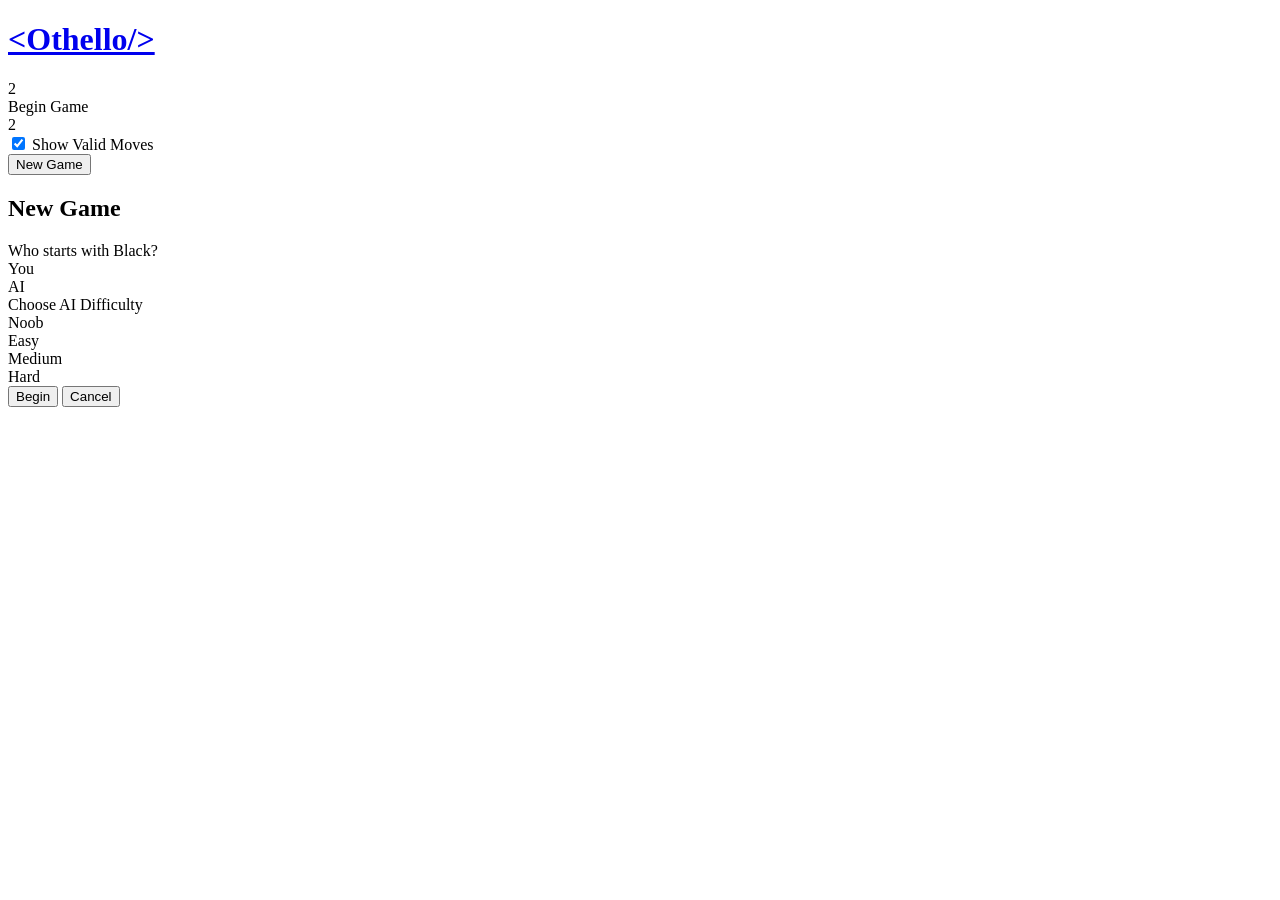
==== commit 131dcd55: "Othello" ====
--- a/index.html
+++ b/index.html
@@ -1,1262 +1,88 @@
 <!DOCTYPE html>
-<html lang="fr">
+<html lang="en">
 <head>
-    <meta charset="UTF-8">
-    <meta name="viewport" content="width=device-width, initial-scale=1.0">
-    <title>Othello - Bitboard Edition</title>
-    <style>
-        body {
-            font-family: Arial, sans-serif;
-            margin: 0;
-            padding: 20px;
-            display: flex;
-            flex-direction: column;
-            align-items: center;
-            background-color: #f0f0f0;
-        }
-        h1 {
-            color: #333;
-            margin-bottom: 10px;
-        }
-        .game-container {
-            display: flex;
-            flex-direction: column;
-            align-items: center;
-            gap: 20px;
-            max-width: 100%;
-        }
-        .board {
-            display: grid;
-            grid-template-columns: repeat(8, 1fr);
-            gap: 2px;
-            background-color: #000;
-            border: 10px solid #553100;
-            border-radius: 5px;
-            box-shadow: 0 4px 8px rgba(0, 0, 0, 0.2);
-        }
-        .cell {
-            width: 50px;
-            height: 50px;
-            background-color: #008800;
-            display: flex;
-            justify-content: center;
-            align-items: center;
-            cursor: pointer;
-            position: relative;
-        }
-        .valid-move {
-            background-color: #00aa00;
-        }
-        .valid-move::after {
-            content: "";
-            width: 12px;
-            height: 12px;
-            background-color: rgba(255, 255, 255, 0.4);
-            border-radius: 50%;
-        }
-        .disc {
-            width: 40px;
-            height: 40px;
-            border-radius: 50%;
-            transition: transform 0.3s ease, background-color 0.3s ease;
-        }
-        .disc.white {
-            background-color: #fff;
-            box-shadow: inset 0 0 8px rgba(0, 0, 0, 0.4);
-        }
-        .disc.black {
-            background-color: #000;
-            box-shadow: inset 0 0 8px rgba(255, 255, 255, 0.4);
-        }
-        .info-panel {
-            display: flex;
-            justify-content: space-around;
-            width: 100%;
-            max-width: 400px;
-            background-color: #fff;
-            padding: 15px;
-            border-radius: 5px;
-            box-shadow: 0 2px 4px rgba(0, 0, 0, 0.1);
-        }
-        .ai-settings {
-            display: flex;
-            justify-content: space-around;
-            width: 100%;
-            max-width: 400px;
-            background-color: #fff;
-            padding: 10px;
-            border-radius: 5px;
-            margin-top: 10px;
-            box-shadow: 0 2px 4px rgba(0, 0, 0, 0.1);
-        }
-        .player {
-            display: flex;
-            flex-direction: column;
-            align-items: center;
-        }
-        .player-disc {
-            width: 30px;
-            height: 30px;
-            border-radius: 50%;
-            margin-bottom: 10px;
-        }
-        .player-disc.white {
-            background-color: #fff;
-            box-shadow: inset 0 0 5px rgba(0, 0, 0, 0.4);
-        }
-        .player-disc.black {
-            background-color: #000;
-            box-shadow: inset 0 0 5px rgba(255, 255, 255, 0.4);
-        }
-        .current-player {
-            font-weight: bold;
-            color: #008800;
-        }
-        .status-message {
-            margin-top: 15px;
-            font-weight: bold;
-            text-align: center;
-        }
-        button {
-            background-color: #553100;
-            color: white;
-            border: none;
-            padding: 10px 20px;
-            border-radius: 5px;
-            cursor: pointer;
-            font-weight: bold;
-            transition: background-color 0.2s;
-            margin: 0 5px;
-        }
-        button:hover {
-            background-color: #7b4700;
-        }
-        select {
-            padding: 5px 10px;
-            border-radius: 5px;
-            border: 1px solid #ccc;
-        }
-
-        @media (max-width: 500px) {
-            .cell {
-                width: 40px;
-                height: 40px;
-            }
-            .disc {
-                width: 32px;
-                height: 32px;
-            }
-        }
-
-        @media (max-width: 400px) {
-            .cell {
-                width: 35px;
-                height: 35px;
-            }
-            .disc {
-                width: 28px;
-                height: 28px;
-            }
-        }
-    </style>
+  <meta charset="UTF-8">
+  <meta name="viewport" content="width=device-width, initial-scale=1.0">
+  <meta http-equiv="Content-Security-Policy" content="script-src 'self'">
+  <meta name="description" content="Othello Game - Play against AI.">
+  <meta name="keywords" content="Othello, Reversi, Free, Game, AI, Board Game, Strategy, Tactics, HTML, CSS, JavaScript, HFR">
+  <meta name="author" content="TRAN Duc Tai">
+  <meta name="google" value="notranslate">
+  <title>Othello</title>
+  <link rel="canonical" href="https://onegaimuscle.github.io/Othello/">
+  <link rel="stylesheet" href="./style.css">
+  <link rel="icon" type="image/svg+xml" href="./favicon.svg">
 </head>
 <body>
-    <h1>Othello - Bitboard Edition</h1>
-    <div class="game-container">
-        <div class="info-panel">
-            <div class="player black-player">
-                <div class="player-disc black"></div>
-                <div>Noir: <span id="black-count">2</span></div>
+  <noscript>
+    <p>"You need to enable JavaScript to run this app."</p>
+  </noscript>
+  <h1><a href="https://onegaimuscle.github.io/" target="_blank">&lt;Othello/&gt;</a></h1>
+  <div class="othello-game">
+    <div class="board-container">
+      <div id="othello-board"></div>
+    </div>
+    <div class="game-info">
+      <div class="score-display">
+        <div class="player-score" id="black-player">
+          <span class="score-indicator black"></span>
+          <span id="black-score">2</span>
+        </div>
+        <div id="othello-status-container">
+          <span id="othello-status">Begin Game</span>
+        </div>
+        <div class="player-score" id="white-player">
+          <span class="score-indicator white"></span>
+          <span id="white-score">2</span>
+        </div>
+      </div>
+      <div class="game-actions">
+        <div class="switch-container">
+          <label class="switch">
+            <input type="checkbox" id="show-hints" checked>
+            <span class="slider"></span>
+          </label>
+          <span>Show Valid Moves</span>
+        </div>
+        <button id="new-game-btn">New Game</button>
+      </div>
+    </div>
+  </div>
+
+  <!-- New Game Modal -->
+  <div id="new-game-modal" class="modal-overlay">
+    <div class="modal-content">
+      <div class="modal-header">
+        <h2>New Game</h2>
+      </div>
+      <div class="modal-body">
+        <div class="form-group">
+          <label>Who starts with Black?</label>
+          <div class="option-cards">
+            <div class="option-card selected" data-player="human">
+              <span>You</span>
             </div>
-            <div class="player white-player">
-                <div class="player-disc white"></div>
-                <div>Blanc: <span id="white-count">2</span></div>
+            <div class="option-card" data-player="ai">
+              <span>AI</span>
             </div>
+          </div>
         </div>
-
-        <div class="ai-settings">
-            <div>
-                <label for="ai-toggle">IA: </label>
-                <input type="checkbox" id="ai-toggle">
-            </div>
-            <div>
-                <label for="ai-depth">Niveau: </label>
-                <select id="ai-depth">
-                    <option value="2">Facile</option>
-                    <option value="4">Moyen</option>
-                    <option value="6" selected>Difficile</option>
-                    <option value="8">Expert</option>
-                </select>
-            </div>
-            <div>
-                <label for="ai-color">Couleur: </label>
-                <select id="ai-color">
-                    <option value="white" selected>Blanc</option>
-                    <option value="black">Noir</option>
-                </select>
-            </div>
+        <div class="form-group">
+          <label>Choose AI Difficulty</label>
+          <div class="option-cards">
+            <div class="difficulty-card" data-difficulty="noob">Noob</div>
+            <div class="difficulty-card" data-difficulty="easy">Easy</div>
+            <div class="difficulty-card selected" data-difficulty="medium">Medium</div>
+            <div class="difficulty-card" data-difficulty="hard">Hard</div>
+          </div>
         </div>
-
-        <div id="board" class="board"></div>
-
-        <div class="status-message" id="status-message">Tour du joueur noir</div>
-
-        <div>
-            <button id="restart-btn">Recommencer</button>
-        </div>
+      </div>
+      <div class="modal-footer">
+        <button id="start-new-game">Begin</button>
+        <button id="cancel-new-game" class="secondary">Cancel</button>
+      </div>
     </div>
-
-    <script>
-        // Constantes et variables du jeu
-        const BOARD_SIZE = 8;
-        const EMPTY = 0n;
-        const BLACK = 1n;
-        const WHITE = 2n;
-
-        // Directions pour chercher les alignements
-        const NORTH = -8n;
-        const NORTH_EAST = -7n;
-        const EAST = 1n;
-        const SOUTH_EAST = 9n;
-        const SOUTH = 8n;
-        const SOUTH_WEST = 7n;
-        const WEST = -1n;
-        const NORTH_WEST = -9n;
-
-        const DIRECTIONS = [NORTH, NORTH_EAST, EAST, SOUTH_EAST, SOUTH, SOUTH_WEST, WEST, NORTH_WEST];
-
-        // Masques pour éviter les débordements
-        const NOT_A_FILE = 0xfefefefefefefefen; // pas la colonne A
-        const NOT_H_FILE = 0x7f7f7f7f7f7f7f7fn; // pas la colonne H
-
-        // Masques utiles pour l'évaluation
-        const CORNER_MASK = 0x8100000000000081n;
-        const EDGE_MASK = 0xFF818181818181FFn;
-        const X_SQUARES_MASK = 0x0042000000004200n; // Cases autour des coins (défavorables)
-        const C_SQUARES_MASK = 0x4281000000008142n; // Cases pré-coins (défavorables)
-
-        // État du jeu
-        let blackDiscs = 0n;
-        let whiteDiscs = 0n;
-        let currentPlayer = BLACK;
-        let validMoves = 0n;
-
-        // Configuration IA
-        let aiEnabled = false;
-        let aiDepth = 6;
-        let aiPlayer = WHITE;
-        let currentThinkingTime = 0;
-
-        // Table de transposition avec Zobrist hashing
-        const ZOBRIST_TABLE = Array(64).fill().map(() => [
-            BigInt(Math.floor(Math.random() * Number.MAX_SAFE_INTEGER)),
-            BigInt(Math.floor(Math.random() * Number.MAX_SAFE_INTEGER))
-        ]);
-        const ZOBRIST_PLAYER = BigInt(Math.floor(Math.random() * Number.MAX_SAFE_INTEGER));
-
-        // Taille limitée pour la table de transposition
-        const MAX_TRANSPOSITION_ENTRIES = 1000000;
-        const transpositionTable = new Map();
-
-        // Table des poids pour l'évaluation de position - Valeurs ajustées
-        const POSITION_WEIGHTS = [
-            500, -150,  30,  10,  10,  30, -150,  500,  // Coins plus importants
-            -150, -250,  -5,  -5,  -5,  -5, -250, -150,  // Cases X plus pénalisées
-             30,   -5,   1,   1,   1,   1,   -5,   30,
-             10,   -5,   1,   0,   0,   1,   -5,   10,
-             10,   -5,   1,   0,   0,   1,   -5,   10,
-             30,   -5,   1,   1,   1,   1,   -5,   30,
-            -150, -250,  -5,  -5,  -5,  -5, -250, -150,  // Cases X plus pénalisées
-            500, -150,  30,  10,  10,  30, -150,  500   // Coins plus importants
-        ];
-
-        // Générer un hash Zobrist pour la position actuelle
-        function getZobristHash() {
-            let hash = 0n;
-            for (let i = 0; i < 64; i++) {
-                const bit = 1n << BigInt(i);
-                if ((blackDiscs & bit) !== 0n) {
-                    hash ^= ZOBRIST_TABLE[i][0];
-                } else if ((whiteDiscs & bit) !== 0n) {
-                    hash ^= ZOBRIST_TABLE[i][1];
-                }
-            }
-            if (currentPlayer === WHITE) {
-                hash ^= ZOBRIST_PLAYER;
-            }
-            return hash;
-        }
-
-        // Structure pour stocker un coup dans la table de transposition
-        function TranspositionEntry(value, depth, type) {
-            return { value, depth, type };
-        }
-
-        // Constantes pour les types d'entrées dans la table de transposition
-        const EXACT = 0;
-        const LOWERBOUND = 1;
-        const UPPERBOUND = 2;
-
-        // Fonctions de population count optimisées pour BigInt
-        function countBits(n) {
-            const str = n.toString(2);
-            let count = 0;
-            for (let i = 0; i < str.length; i++) {
-                if (str[i] === '1') count++;
-            }
-            return count;
-        }
-
-        // Convertir coordonnées (row, col) en position bit unique
-        function coordsToBit(row, col) {
-            return 1n << BigInt(row * 8 + col);
-        }
-
-        // Convertir une position bit en coordonnées (row, col)
-        function bitToCoords(bit) {
-            const pos = BigInt(Math.log2(Number(bit)));
-            return {
-                row: Number(pos / 8n),
-                col: Number(pos % 8n)
-            };
-        }
-
-        // Placer un pion à une position donnée
-        function setPiece(row, col, player) {
-            const bit = coordsToBit(row, col);
-            if (player === BLACK) {
-                blackDiscs |= bit;
-                whiteDiscs &= ~bit;
-            } else if (player === WHITE) {
-                whiteDiscs |= bit;
-                blackDiscs &= ~bit;
-            } else { // EMPTY
-                blackDiscs &= ~bit;
-                whiteDiscs &= ~bit;
-            }
-        }
-
-        // Obtenir le joueur à une position donnée
-        function getPiece(row, col) {
-            const bit = coordsToBit(row, col);
-            if ((blackDiscs & bit) !== 0n) return BLACK;
-            if ((whiteDiscs & bit) !== 0n) return WHITE;
-            return EMPTY;
-        }
-
-        // Obtenir la valeur du joueur opposé
-        function getOpponent(player) {
-            return player === BLACK ? WHITE : BLACK;
-        }
-
-        // Obtenir le bitboard du joueur actuel
-        function getCurrentPlayerDiscs() {
-            return currentPlayer === BLACK ? blackDiscs : whiteDiscs;
-        }
-
-        // Obtenir le bitboard du joueur opposé
-        function getOpponentDiscs() {
-            return currentPlayer === BLACK ? whiteDiscs : blackDiscs;
-        }
-
-        // Effectuer un décalage de bits en tenant compte de la direction
-        function shift(bitboard, direction) {
-            if (direction > 0) {
-                return bitboard << direction;
-            } else {
-                return bitboard >> -direction;
-            }
-        }
-
-        // Calculer les coups valides dans une direction donnée
-        function getValidMovesInDirection(playerDiscs, opponentDiscs, direction, edgeMask) {
-            // Cases adjacentes aux pions du joueur dans la direction, qui contiennent des pions adverses
-            let candidates = shift(playerDiscs, direction) & opponentDiscs & edgeMask;
-            if (candidates === 0n) return 0n;
-
-            // Continuer à chercher des séquences de pions adverses
-            let validPositions = 0n;
-            let temp = candidates;
-
-            // Chercher les cases vides après des pions adverses
-            for (let i = 0; i < 5; i++) {
-                temp = shift(temp, direction) & opponentDiscs & edgeMask;
-                candidates |= temp;
-            }
-
-            // Les cases vides après une séquence de pions adverses sont des coups valides
-            temp = shift(candidates, direction) & ~(playerDiscs | opponentDiscs) & edgeMask;
-            validPositions |= temp;
-
-            return validPositions;
-        }
-
-        // Calculer tous les coups valides pour le joueur actuel
-        function calculateValidMoves() {
-            const playerDiscs = getCurrentPlayerDiscs();
-            const opponentDiscs = getOpponentDiscs();
-            let validMovesBitboard = 0n;
-
-            // Nord
-            validMovesBitboard |= getValidMovesInDirection(playerDiscs, opponentDiscs, NORTH, 0xFFFFFFFFFFFFFFFFn);
-
-            // Nord-Est
-            validMovesBitboard |= getValidMovesInDirection(playerDiscs, opponentDiscs, NORTH_EAST, NOT_A_FILE);
-
-            // Est
-            validMovesBitboard |= getValidMovesInDirection(playerDiscs, opponentDiscs, EAST, NOT_A_FILE);
-
-            // Sud-Est
-            validMovesBitboard |= getValidMovesInDirection(playerDiscs, opponentDiscs, SOUTH_EAST, NOT_A_FILE);
-
-            // Sud
-            validMovesBitboard |= getValidMovesInDirection(playerDiscs, opponentDiscs, SOUTH, 0xFFFFFFFFFFFFFFFFn);
-
-            // Sud-Ouest
-            validMovesBitboard |= getValidMovesInDirection(playerDiscs, opponentDiscs, SOUTH_WEST, NOT_H_FILE);
-
-            // Ouest
-            validMovesBitboard |= getValidMovesInDirection(playerDiscs, opponentDiscs, WEST, NOT_H_FILE);
-
-            // Nord-Ouest
-            validMovesBitboard |= getValidMovesInDirection(playerDiscs, opponentDiscs, NORTH_WEST, NOT_H_FILE);
-
-            return validMovesBitboard;
-        }
-
-        // Mettre à jour les coups valides pour le joueur actuel
-        function updateValidMoves() {
-            validMoves = calculateValidMoves();
-        }
-
-        // Vérifier si un coup est valide
-        function isValidMove(row, col) {
-            const bit = coordsToBit(row, col);
-            return (validMoves & bit) !== 0n;
-        }
-
-        // Capturer les pions dans une direction
-        function captureInDirection(movePosition, direction, edgeMask) {
-            const playerDiscs = getCurrentPlayerDiscs();
-            const opponentDiscs = getOpponentDiscs();
-
-            let captured = 0n;
-            let frontier = movePosition;
-
-            // Avancer dans la direction spécifiée
-            frontier = shift(frontier, direction) & edgeMask;
-
-            // Si nous ne trouvons pas de pion adverse dans cette direction, pas de capture
-            if ((frontier & opponentDiscs) === 0n) return 0n;
-
-            let potentialCaptures = 0n;
-
-            // Tant qu'on trouve des pions adverses, les ajouter comme captures potentielles
-            while ((frontier & opponentDiscs) !== 0n) {
-                potentialCaptures |= frontier;
-                frontier = shift(frontier, direction) & edgeMask;
-
-                // Si on trouve un de nos pions, valider les captures
-                if ((frontier & playerDiscs) !== 0n) {
-                    return potentialCaptures;
-                }
-
-                // Si on atteint une case vide ou le bord du plateau, pas de capture
-                if (frontier === 0n || (frontier & (playerDiscs | opponentDiscs)) === 0n) {
-                    break;
-                }
-            }
-
-            return 0n; // Pas de capture dans cette direction
-        }
-
-        // Appliquer un coup (capturer les pions)
-        function makeMove(row, col) {
-            if (!isValidMove(row, col)) return false;
-
-            const movePosition = coordsToBit(row, col);
-            let capturedTotal = 0n;
-
-            // Capturer dans toutes les directions
-            capturedTotal |= captureInDirection(movePosition, NORTH, 0xFFFFFFFFFFFFFFFFn);
-            capturedTotal |= captureInDirection(movePosition, NORTH_EAST, NOT_A_FILE);
-            capturedTotal |= captureInDirection(movePosition, EAST, NOT_A_FILE);
-            capturedTotal |= captureInDirection(movePosition, SOUTH_EAST, NOT_A_FILE);
-            capturedTotal |= captureInDirection(movePosition, SOUTH, 0xFFFFFFFFFFFFFFFFn);
-            capturedTotal |= captureInDirection(movePosition, SOUTH_WEST, NOT_H_FILE);
-            capturedTotal |= captureInDirection(movePosition, WEST, NOT_H_FILE);
-            capturedTotal |= captureInDirection(movePosition, NORTH_WEST, NOT_H_FILE);
-
-            // Placer le nouveau pion et retourner les pions capturés
-            if (currentPlayer === BLACK) {
-                blackDiscs |= movePosition | capturedTotal;
-                whiteDiscs &= ~capturedTotal;
-            } else {
-                whiteDiscs |= movePosition | capturedTotal;
-                blackDiscs &= ~capturedTotal;
-            }
-
-            return true;
-        }
-
-        // Passer le tour au joueur suivant
-        function switchPlayer() {
-            currentPlayer = getOpponent(currentPlayer);
-            updateValidMoves();
-
-            // Si le joueur n'a pas de coups valides, essayer de passer au joueur suivant
-            if (validMoves === 0n) {
-                currentPlayer = getOpponent(currentPlayer);
-                updateValidMoves();
-
-                // Si aucun joueur n'a de coups valides, la partie est terminée
-                if (validMoves === 0n) {
-                    endGame();
-                    return;
-                }
-
-                document.getElementById('status-message').textContent = `Le joueur ${currentPlayer === BLACK ? 'noir' : 'blanc'} n'a pas de coups possibles. Tour du joueur ${currentPlayer === BLACK ? 'noir' : 'blanc'}.`;
-            } else {
-                document.getElementById('status-message').textContent = `Tour du joueur ${currentPlayer === BLACK ? 'noir' : 'blanc'}`;
-            }
-
-            // Déclencher le tour de l'IA si c'est son tour
-            if (aiEnabled && currentPlayer === aiPlayer) {
-                setTimeout(makeAIMove, 100);
-            }
-        }
-
-        // Mettre fin à la partie
-        function endGame() {
-            const blackCount = countBits(blackDiscs);
-            const whiteCount = countBits(whiteDiscs);
-            let message;
-            if (blackCount > whiteCount) {
-                message = `Partie terminée. Le joueur noir gagne ${blackCount} à ${whiteCount}!`;
-            } else if (whiteCount > blackCount) {
-                message = `Partie terminée. Le joueur blanc gagne ${whiteCount} à ${blackCount}!`;
-            } else {
-                message = `Partie terminée. Match nul ${blackCount} à ${whiteCount}!`;
-            }
-
-            document.getElementById('status-message').textContent = message;
-        }
-
-        // Mettre à jour l'affichage de l'état du jeu
-        function updateStatus() {
-            const blackCount = countBits(blackDiscs);
-            const whiteCount = countBits(whiteDiscs);
-
-            document.getElementById('black-count').textContent = blackCount;
-            document.getElementById('white-count').textContent = whiteCount;
-
-            document.getElementById('status-message').textContent = `Tour du joueur ${currentPlayer === BLACK ? 'noir' : 'blanc'}`;
-
-            // Mettre en surbrillance le joueur actuel
-            document.querySelector('.black-player').classList.toggle('current-player', currentPlayer === BLACK);
-            document.querySelector('.white-player').classList.toggle('current-player', currentPlayer === WHITE);
-        }
-
-        // Afficher le plateau de jeu
-        function renderBoard() {
-            const boardElement = document.getElementById('board');
-            boardElement.innerHTML = '';
-
-            for (let row = 0; row < BOARD_SIZE; row++) {
-                for (let col = 0; col < BOARD_SIZE; col++) {
-                    const cell = document.createElement('div');
-                    cell.className = 'cell';
-                    cell.dataset.row = row;
-                    cell.dataset.col = col;
-
-                    cell.addEventListener('click', () => {
-                        handleCellClick(row, col);
-                    });
-
-                    // Ajouter un pion si nécessaire
-                    const piece = getPiece(row, col);
-                    if (piece !== EMPTY) {
-                        const disc = document.createElement('div');
-                        disc.className = `disc ${piece === BLACK ? 'black' : 'white'}`;
-                        cell.appendChild(disc);
-                    }
-
-                    // Marquer les coups valides
-                    if (isValidMove(row, col)) {
-                        cell.classList.add('valid-move');
-                    }
-
-                    boardElement.appendChild(cell);
-                }
-            }
-
-            updateStatus();
-        }
-
-        // Gérer le clic sur une cellule
-        function handleCellClick(row, col) {
-            if (isValidMove(row, col) && !(aiEnabled && currentPlayer === aiPlayer)) {
-                makeMove(row, col);
-                switchPlayer();
-                renderBoard();
-            }
-        }
-
-        // Analyse les menaces de coin et détermine si un coup est risqué
-        function analyzeMoveRisk(move) {
-            const {row, col} = bitToCoords(move);
-
-            // État avant le coup
-            const blackBackup = blackDiscs;
-            const whiteBackup = whiteDiscs;
-            const playerBackup = currentPlayer;
-
-            // Simuler le coup
-            makeMove(row, col);
-            currentPlayer = getOpponent(currentPlayer);
-            updateValidMoves();
-
-            let risk = 0;
-
-            // Vérifier si l'adversaire peut prendre un coin
-            if ((validMoves & CORNER_MASK) !== 0n) {
-                risk = 3; // Risque élevé: donne directement accès à un coin
-            } else {
-                // Simuler tous les coups de l'adversaire pour voir s'il peut nous donner accès à un coin
-                const opponentMoves = getMoves();
-                for (const opMove of opponentMoves) {
-                    const {row: opRow, col: opCol} = bitToCoords(opMove);
-
-                    // État avant le coup de l'adversaire
-                    const blackBackup2 = blackDiscs;
-                    const whiteBackup2 = whiteDiscs;
-                    const playerBackup2 = currentPlayer;
-
-                    // Simuler le coup de l'adversaire
-                    makeMove(opRow, opCol);
-                    currentPlayer = getOpponent(currentPlayer);
-                    updateValidMoves();
-
-                    // Vérifier si nous pouvons prendre un coin
-                    if ((validMoves & CORNER_MASK) !== 0n) {
-                        risk = Math.max(risk, 1); // Risque faible: coup qui pourrait ouvrir un accès à un coin
-                    }
-
-                    // Restaurer l'état après le coup de l'adversaire
-                    blackDiscs = blackBackup2;
-                    whiteDiscs = whiteBackup2;
-                    currentPlayer = playerBackup2;
-                    updateValidMoves();
-                }
-            }
-
-            // Restaurer l'état initial
-            blackDiscs = blackBackup;
-            whiteDiscs = whiteBackup;
-            currentPlayer = playerBackup;
-            updateValidMoves();
-
-            return risk;
-        }
-
-        // Évaluation rapide et optimisée de la position
-        function evaluateBoard() {
-            // Phase de jeu (début, milieu, fin)
-            const totalDiscs = countBits(blackDiscs | whiteDiscs);
-            const isEarlyGame = totalDiscs < 20;
-            const isEndGame = totalDiscs > 50;
-
-            // Points de matériel (nombre de pièces)
-            const blackCount = countBits(blackDiscs);
-            const whiteCount = countBits(whiteDiscs);
-            const materialScore = blackCount - whiteCount;
-
-            // Points de mobilité (nombre de coups légaux)
-            const playerBackup = currentPlayer;
-
-            // Vérifier les coins possibles au prochain coup
-            currentPlayer = BLACK;
-            updateValidMoves();
-            const blackMobility = countBits(validMoves);
-            const blackCanTakeCorner = (validMoves & CORNER_MASK) !== 0n;
-
-            currentPlayer = WHITE;
-            updateValidMoves();
-            const whiteMobility = countBits(validMoves);
-            const whiteCanTakeCorner = (validMoves & CORNER_MASK) !== 0n;
-
-            // Restaurer le joueur actuel
-            currentPlayer = playerBackup;
-            updateValidMoves();
-
-            const mobilityScore = blackMobility - whiteMobility;
-
-            // Menace de coin (pénalité pour permettre à l'adversaire de prendre un coin)
-            const cornerThreatScore = (blackCanTakeCorner ? -200 : 0) + (whiteCanTakeCorner ? 200 : 0);
-
-            // Points stratégiques
-            const blackCorners = countBits(blackDiscs & CORNER_MASK);
-            const whiteCorners = countBits(whiteDiscs & CORNER_MASK);
-            const cornerScore = blackCorners - whiteCorners;
-
-            const blackEdges = countBits(blackDiscs & EDGE_MASK);
-            const whiteEdges = countBits(whiteDiscs & EDGE_MASK);
-            const edgeScore = blackEdges - whiteEdges;
-
-            // Modifier le score pour les cases X adjacentes aux coins
-            let xSquaresScore = 0;
-            // Pour chaque coin, vérifier s'il est occupé
-            const corners = [
-                { row: 0, col: 0 },
-                { row: 0, col: 7 },
-                { row: 7, col: 0 },
-                { row: 7, col: 7 }
-            ];
-
-            for (const corner of corners) {
-                const cornerBit = coordsToBit(corner.row, corner.col);
-                const cornerOwner = (blackDiscs & cornerBit) !== 0n ? BLACK :
-                                   (whiteDiscs & cornerBit) !== 0n ? WHITE : EMPTY;
-
-                // Si le coin est vide, pénaliser les cases X adjacentes
-                if (cornerOwner === EMPTY) {
-                    // Définir les positions des cases X adjacentes au coin
-                    const xSquares = [];
-                    if (corner.row === 0 && corner.col === 0) {
-                        xSquares.push({ row: 0, col: 1 }, { row: 1, col: 0 }, { row: 1, col: 1 });
-                    } else if (corner.row === 0 && corner.col === 7) {
-                        xSquares.push({ row: 0, col: 6 }, { row: 1, col: 6 }, { row: 1, col: 7 });
-                    } else if (corner.row === 7 && corner.col === 0) {
-                        xSquares.push({ row: 6, col: 0 }, { row: 6, col: 1 }, { row: 7, col: 1 });
-                    } else {
-                        xSquares.push({ row: 6, col: 6 }, { row: 6, col: 7 }, { row: 7, col: 6 });
-                    }
-
-                    // Pénaliser fortement l'occupation des cases X quand le coin est vide
-                    for (const pos of xSquares) {
-                        const bit = coordsToBit(pos.row, pos.col);
-                        if ((blackDiscs & bit) !== 0n) xSquaresScore -= 30;
-                        if ((whiteDiscs & bit) !== 0n) xSquaresScore += 30;
-                    }
-                }
-                // Si le coin est pris, les cases X adjacentes deviennent bonnes
-                else {
-                    const xSquares = [];
-                    if (corner.row === 0 && corner.col === 0) {
-                        xSquares.push({ row: 0, col: 1 }, { row: 1, col: 0 }, { row: 1, col: 1 });
-                    } else if (corner.row === 0 && corner.col === 7) {
-                        xSquares.push({ row: 0, col: 6 }, { row: 1, col: 6 }, { row: 1, col: 7 });
-                    } else if (corner.row === 7 && corner.col === 0) {
-                        xSquares.push({ row: 6, col: 0 }, { row: 6, col: 1 }, { row: 7, col: 1 });
-                    } else {
-                        xSquares.push({ row: 6, col: 6 }, { row: 6, col: 7 }, { row: 7, col: 6 });
-                    }
-
-                    // Si le coin est de notre couleur, les cases X deviennent un avantage
-                    for (const pos of xSquares) {
-                        const bit = coordsToBit(pos.row, pos.col);
-                        if (cornerOwner === BLACK) {
-                            if ((blackDiscs & bit) !== 0n) xSquaresScore += 10;
-                            if ((whiteDiscs & bit) !== 0n) xSquaresScore -= 5;
-                        } else {
-                            if ((blackDiscs & bit) !== 0n) xSquaresScore -= 5;
-                            if ((whiteDiscs & bit) !== 0n) xSquaresScore += 10;
-                        }
-                    }
-                }
-            }
-
-            // Points de position (basés sur les poids)
-            let positionalScore = 0;
-            for (let i = 0; i < 64; i++) {
-                const bit = 1n << BigInt(i);
-                if ((blackDiscs & bit) !== 0n) {
-                    positionalScore += POSITION_WEIGHTS[i];
-                } else if ((whiteDiscs & bit) !== 0n) {
-                    positionalScore -= POSITION_WEIGHTS[i];
-                }
-            }
-
-            // Ajustements de poids selon la phase de jeu
-            let finalScore;
-            if (isEarlyGame) {
-                // Début de partie: priorité aux coins, mobilité et éviter de donner accès aux coins
-                finalScore =
-                    mobilityScore * 15 +
-                    cornerScore * 300 +    // Augmenté
-                    cornerThreatScore +    // Nouveau: pénalité pour menace de coin
-                    edgeScore * 8 +
-                    xSquaresScore +        // Modifié pour considérer l'état du coin
-                    positionalScore;
-            } else if (isEndGame) {
-                // Fin de partie: priorité au matériel et aux coins
-                finalScore =
-                    materialScore * 15 +
-                    cornerScore * 300 +
-                    edgeScore * 15 +
-                    positionalScore;
-            } else {
-                // Milieu de partie: équilibre mais toujours priorité aux coins
-                finalScore =
-                    materialScore * 5 +
-                    mobilityScore * 10 +
-                    cornerScore * 300 +
-                    cornerThreatScore +    // Nouveau: pénalité pour menace de coin
-                    edgeScore * 12 +
-                    xSquaresScore +
-                    positionalScore;
-            }
-
-            return currentPlayer === BLACK ? finalScore : -finalScore;
-        }
-
-        // Récupérer tous les coups légaux sous forme de liste de bits
-        function getMoves() {
-            const moves = [];
-            let tempMoves = validMoves;
-            while (tempMoves !== 0n) {
-                const lsb = tempMoves & -tempMoves; // Récupérer le bit le moins significatif
-                moves.push(lsb);
-                tempMoves &= ~lsb; // Supprimer ce bit
-            }
-            return moves;
-        }
-
-        // Attribuer un score à un coup pour l'ordonnancement
-        function scoreMove(move) {
-            // Vérifier si le mouvement prend un coin
-            if ((move & CORNER_MASK) !== 0n) return 10000;  // Valeur augmentée considérablement
-
-            // Position du coup
-            const {row, col} = bitToCoords(move);
-
-            // Vérifier si ce coup donne accès à un coin à l'adversaire
-            const originalPlayer = currentPlayer;
-            const blackBackup = blackDiscs;
-            const whiteBackup = whiteDiscs;
-
-            // Simuler le coup
-            makeMove(row, col);
-
-            // Changer de joueur et vérifier s'il peut prendre un coin
-            currentPlayer = getOpponent(currentPlayer);
-            updateValidMoves();
-            const givesCornerAccess = (validMoves & CORNER_MASK) !== 0n;
-
-            // Restaurer l'état
-            blackDiscs = blackBackup;
-            whiteDiscs = whiteBackup;
-            currentPlayer = originalPlayer;
-            updateValidMoves();
-
-            // Fortement pénaliser les mouvements qui donnent accès à un coin
-            if (givesCornerAccess) return -5000;
-
-            // Cases X (adjacentes aux coins): très bas sauf si les coins sont déjà pris
-            if ((move & X_SQUARES_MASK) !== 0n) {
-                // Déterminer quel coin est adjacent
-                let cornerRow, cornerCol;
-                if (row < 2) cornerRow = 0; else cornerRow = 7;
-                if (col < 2) cornerCol = 0; else cornerCol = 7;
-
-                // Si le coin est vide, c'est très mauvais de jouer à côté
-                if (getPiece(cornerRow, cornerCol) === EMPTY) {
-                    return -500;
-                }
-            }
-
-            // Cases C (pré-coins): bas sauf si les coins sont déjà pris
-            if ((move & C_SQUARES_MASK) !== 0n) {
-                let cornerRow, cornerCol;
-                if (row < 2) cornerRow = 0; else cornerRow = 7;
-                if (col < 2) cornerCol = 0; else cornerCol = 7;
-
-                if (getPiece(cornerRow, cornerCol) === EMPTY) {
-                    return -300;
-                }
-            }
-
-            // Bords: bonne valeur
-            if ((move & EDGE_MASK) !== 0n) return 100;
-
-            // Score basé sur la position
-            return POSITION_WEIGHTS[row * 8 + col];
-        }
-
-        // Minimax avec élagage alpha-beta et table de transposition
-        function minimax(depth, alpha, beta, maximizing) {
-            // Vérifier dans la table de transposition
-            const hash = getZobristHash();
-            const entry = transpositionTable.get(hash);
-            if (entry && entry.depth >= depth) {
-                if (entry.type === EXACT) {
-                    return entry.value;
-                } else if (entry.type === LOWERBOUND && entry.value > alpha) {
-                    alpha = entry.value;
-                } else if (entry.type === UPPERBOUND && entry.value < beta) {
-                    beta = entry.value;
-                }
-
-                if (alpha >= beta) {
-                    return entry.value;
-                }
-            }
-
-            // Si on atteint la profondeur maximale, évaluer
-            if (depth === 0) {
-                return evaluateBoard();
-            }
-
-            // Si aucun coup n'est valide, passer ou terminer
-            if (validMoves === 0n) {
-                const playerBackup = currentPlayer;
-                currentPlayer = getOpponent(currentPlayer);
-                updateValidMoves();
-
-                // Si l'adversaire n'a pas de coups non plus, la partie est terminée
-                if (validMoves === 0n) {
-                    currentPlayer = playerBackup;
-                    updateValidMoves();
-
-                    const blackCount = countBits(blackDiscs);
-                    const whiteCount = countBits(whiteDiscs);
-
-                    if (blackCount > whiteCount) {
-                        return playerBackup === BLACK ? 10000 : -10000;
-                    } else if (whiteCount > blackCount) {
-                        return playerBackup === WHITE ? 10000 : -10000;
-                    } else {
-                        return 0; // Match nul
-                    }
-                }
-
-                // Sinon, continuer la recherche avec le joueur qui passe
-                const score = -minimax(depth - 1, -beta, -alpha, !maximizing);
-
-                // Restaurer l'état
-                currentPlayer = playerBackup;
-                updateValidMoves();
-
-                return score;
-            }
-
-            // Obtenir tous les coups valides
-            const moves = getMoves();
-
-            // Trier les coups pour un meilleur élagage alpha-beta
-            moves.sort((a, b) => scoreMove(b) - scoreMove(a));
-
-            let bestValue;
-            let entryType = UPPERBOUND;
-
-            if (maximizing) {
-                bestValue = -Infinity;
-
-                for (const move of moves) {
-                    // Sauvegarde de l'état
-                    const blackBackup = blackDiscs;
-                    const whiteBackup = whiteDiscs;
-                    const playerBackup = currentPlayer;
-
-                    // Faire le coup
-                    const {row, col} = bitToCoords(move);
-                    makeMove(row, col);
-                    currentPlayer = getOpponent(currentPlayer);
-                    updateValidMoves();
-
-                    // Recherche récursive
-                    const score = minimax(depth - 1, alpha, beta, false);
-
-                    // Restaurer l'état
-                    blackDiscs = blackBackup;
-                    whiteDiscs = whiteBackup;
-                    currentPlayer = playerBackup;
-                    updateValidMoves();
-
-                    if (score > bestValue) {
-                        bestValue = score;
-                    }
-
-                    if (bestValue > alpha) {
-                        alpha = bestValue;
-                        entryType = EXACT;
-                    }
-
-                    if (beta <= alpha) {
-                        break;
-                    }
-                }
-            } else {
-                bestValue = Infinity;
-
-                for (const move of moves) {
-                    // Sauvegarde de l'état
-                    const blackBackup = blackDiscs;
-                    const whiteBackup = whiteDiscs;
-                    const playerBackup = currentPlayer;
-
-                    // Faire le coup
-                    const {row, col} = bitToCoords(move);
-                    makeMove(row, col);
-                    currentPlayer = getOpponent(currentPlayer);
-                    updateValidMoves();
-
-                    // Recherche récursive
-                    const score = minimax(depth - 1, alpha, beta, true);
-
-                    // Restaurer l'état
-                    blackDiscs = blackBackup;
-                    whiteDiscs = whiteBackup;
-                    currentPlayer = playerBackup;
-                    updateValidMoves();
-
-                    if (score < bestValue) {
-                        bestValue = score;
-                    }
-
-                    if (bestValue < beta) {
-                        beta = bestValue;
-                        entryType = EXACT;
-                    }
-
-                    if (beta <= alpha) {
-                        break;
-                    }
-                }
-            }
-
-            // Stocker le résultat dans la table de transposition
-            if (entryType === EXACT) {
-                transpositionTable.set(hash, TranspositionEntry(bestValue, depth, EXACT));
-            } else if (maximizing) {
-                transpositionTable.set(hash, TranspositionEntry(bestValue, depth, LOWERBOUND));
-            } else {
-                transpositionTable.set(hash, TranspositionEntry(bestValue, depth, UPPERBOUND));
-            }
-
-            // Limiter la taille de la table de transposition
-            if (transpositionTable.size > MAX_TRANSPOSITION_ENTRIES) {
-                // Supprimer 10% des entrées (les plus anciennes)
-                const keys = Array.from(transpositionTable.keys()).slice(0, MAX_TRANSPOSITION_ENTRIES / 10);
-                for (const key of keys) {
-                    transpositionTable.delete(key);
-                }
-            }
-
-            return bestValue;
-        }
-
-        
-        // Trouver le meilleur coup avec approfondissement itératif et protection des coins
-        function findBestMove(maxDepth) {
-            const startTime = performance.now();
-            let bestMove = null;
-            let bestScore = -Infinity;
-
-            const moves = getMoves();
-            if (moves.length === 0) return null;
-
-            // Vérifier d'abord si on peut prendre un coin
-            for (const move of moves) {
-                if ((move & CORNER_MASK) !== 0n) {
-                    return move; // Toujours prendre un coin si disponible
-                }
-            }
-
-            // Voir si un mouvement donne à l'adversaire un coin
-            const dangerousMoves = new Set();
-            for (const move of moves) {
-                const {row, col} = bitToCoords(move);
-                const blackBackup = blackDiscs;
-                const whiteBackup = whiteDiscs;
-                const playerBackup = currentPlayer;
-
-                // Simuler le coup
-                makeMove(row, col);
-                currentPlayer = getOpponent(currentPlayer);
-                updateValidMoves();
-
-                // Vérifier si l'adversaire peut prendre un coin
-                if ((validMoves & CORNER_MASK) !== 0n) {
-                    dangerousMoves.add(move.toString());
-                }
-
-                // Restaurer l'état
-                blackDiscs = blackBackup;
-                whiteDiscs = whiteBackup;
-                currentPlayer = playerBackup;
-                updateValidMoves();
-            }
-
-            // Approfondissement itératif pour les mouvements sûrs
-            for (let depth = 1; depth <= maxDepth; depth++) {
-                let tempBestMove = null;
-                let tempBestScore = -Infinity;
-
-                // Trier les mouvements pour une meilleure efficacité
-                moves.sort((a, b) => scoreMove(b) - scoreMove(a));
-
-                for (const move of moves) {
-                    // Éviter les mouvements qui donnent un coin à l'adversaire
-                    if (dangerousMoves.has(move.toString()) && moves.length > 1) {
-                        continue;
-                    }
-
-                    // Sauvegarde de l'état
-                    const blackBackup = blackDiscs;
-                    const whiteBackup = whiteDiscs;
-                    const playerBackup = currentPlayer;
-
-                    // Faire le coup
-                    const {row, col} = bitToCoords(move);
-                    makeMove(row, col);
-                    currentPlayer = getOpponent(currentPlayer);
-                    updateValidMoves();
-
-                    // Évaluer le coup avec une recherche plus profonde pour les mouvements importants
-                    const isCornerMove = (move & CORNER_MASK) !== 0n;
-                    const effectiveDepth = isCornerMove ? depth + 1 : depth; // Recherche plus profonde pour les coins
-                    const score = -minimax(effectiveDepth - 1, -Infinity, -tempBestScore, false);
-
-                    // Restaurer l'état
-                    blackDiscs = blackBackup;
-                    whiteDiscs = whiteBackup;
-                    currentPlayer = playerBackup;
-                    updateValidMoves();
-
-                    if (score > tempBestScore) {
-                        tempBestScore = score;
-                        tempBestMove = move;
-                    }
-                }
-
-                // Si tous les mouvements semblent mauvais mais nous devons jouer
-                if (tempBestMove === null && dangerousMoves.size > 0 && bestMove === null) {
-                    // Prendre le moins mauvais des mouvements dangereux
-                    let leastBadScore = -Infinity;
-                    let leastBadMove = null;
-
-                    for (const move of moves) {
-                        if (!dangerousMoves.has(move.toString())) continue;
-
-                        const {row, col} = bitToCoords(move);
-                        const blackBackup = blackDiscs;
-                        const whiteBackup = whiteDiscs;
-                        const playerBackup = currentPlayer;
-
-                        makeMove(row, col);
-                        currentPlayer = getOpponent(currentPlayer);
-                        updateValidMoves();
-
-                        const score = -minimax(depth - 1, -Infinity, Infinity, false);
-
-                        blackDiscs = blackBackup;
-                        whiteDiscs = whiteBackup;
-                        currentPlayer = playerBackup;
-                        updateValidMoves();
-
-                        if (score > leastBadScore) {
-                            leastBadScore = score;
-                            leastBadMove = move;
-                        }
-                    }
-
-                    if (leastBadMove !== null) {
-                        tempBestMove = leastBadMove;
-                        tempBestScore = leastBadScore;
-                    }
-                }
-
-                // Mettre à jour le meilleur coup si une solution a été trouvée
-                if (tempBestMove !== null) {
-                    bestMove = tempBestMove;
-                    bestScore = tempBestScore;
-                }
-
-                // Vérifier si on a suffisamment de temps pour continuer
-                const currentTime = performance.now();
-                if (currentTime - startTime > 2000 && depth >= Math.min(4, maxDepth)) {
-                    console.log(`Arrêt à la profondeur ${depth} après ${currentTime - startTime}ms`);
-                    break;
-                }
-            }
-
-            currentThinkingTime = performance.now() - startTime;
-            console.log(`L'IA a réfléchi pendant ${currentThinkingTime.toFixed(2)}ms, score: ${bestScore}`);
-
-            return bestMove;
-        }
-
-        // Initialisation du jeu
-        function initGame() {
-            // Position initiale standard d'Othello
-            blackDiscs = 0n;
-            whiteDiscs = 0n;
-
-            // Placer les 4 pions initiaux (centre du plateau)
-            setPiece(3, 4, BLACK);
-            setPiece(4, 3, BLACK);
-            setPiece(3, 3, WHITE);
-            setPiece(4, 4, WHITE);
-
-            currentPlayer = BLACK;
-
-            // Vider la table de transposition
-            transpositionTable.clear();
-
-            updateValidMoves();
-            renderBoard();
-            updateStatus();
-
-            // Si l'IA joue en premier
-            if (aiEnabled && currentPlayer === aiPlayer) {
-                setTimeout(makeAIMove, 100);
-            }
-        }
-
-        // Faire jouer l'IA
-        function makeAIMove() {
-            if (!aiEnabled || currentPlayer !== aiPlayer) return;
-
-            document.getElementById('status-message').textContent = "L'IA réfléchit...";
-
-            setTimeout(() => {
-                const bestMove = findBestMove(aiDepth);
-
-                if (bestMove !== null) {
-                    const {row, col} = bitToCoords(bestMove);
-                    makeMove(row, col);
-                    switchPlayer();
-                    renderBoard();
-                }
-            }, 50);
-        }
-
-        // Événements UI
-        document.getElementById('ai-toggle').addEventListener('change', function() {
-            aiEnabled = this.checked;
-            if (aiEnabled && currentPlayer === aiPlayer) {
-                makeAIMove();
-            }
-        });
-
-        document.getElementById('ai-depth').addEventListener('change', function() {
-            aiDepth = parseInt(this.value);
-        });
-
-        document.getElementById('ai-color').addEventListener('change', function() {
-            aiPlayer = this.value === 'black' ? BLACK : WHITE;
-            if (aiEnabled && currentPlayer === aiPlayer) {
-                makeAIMove();
-            }
-        });
-
-        document.getElementById('restart-btn').addEventListener('click', () => {
-            initGame();
-        });
-
-        // Initialiser le jeu
-        initGame();
-    </script>
+  </div>
+  <script type="module" src="./othelloUI.js"></script>
 </body>
 </html>
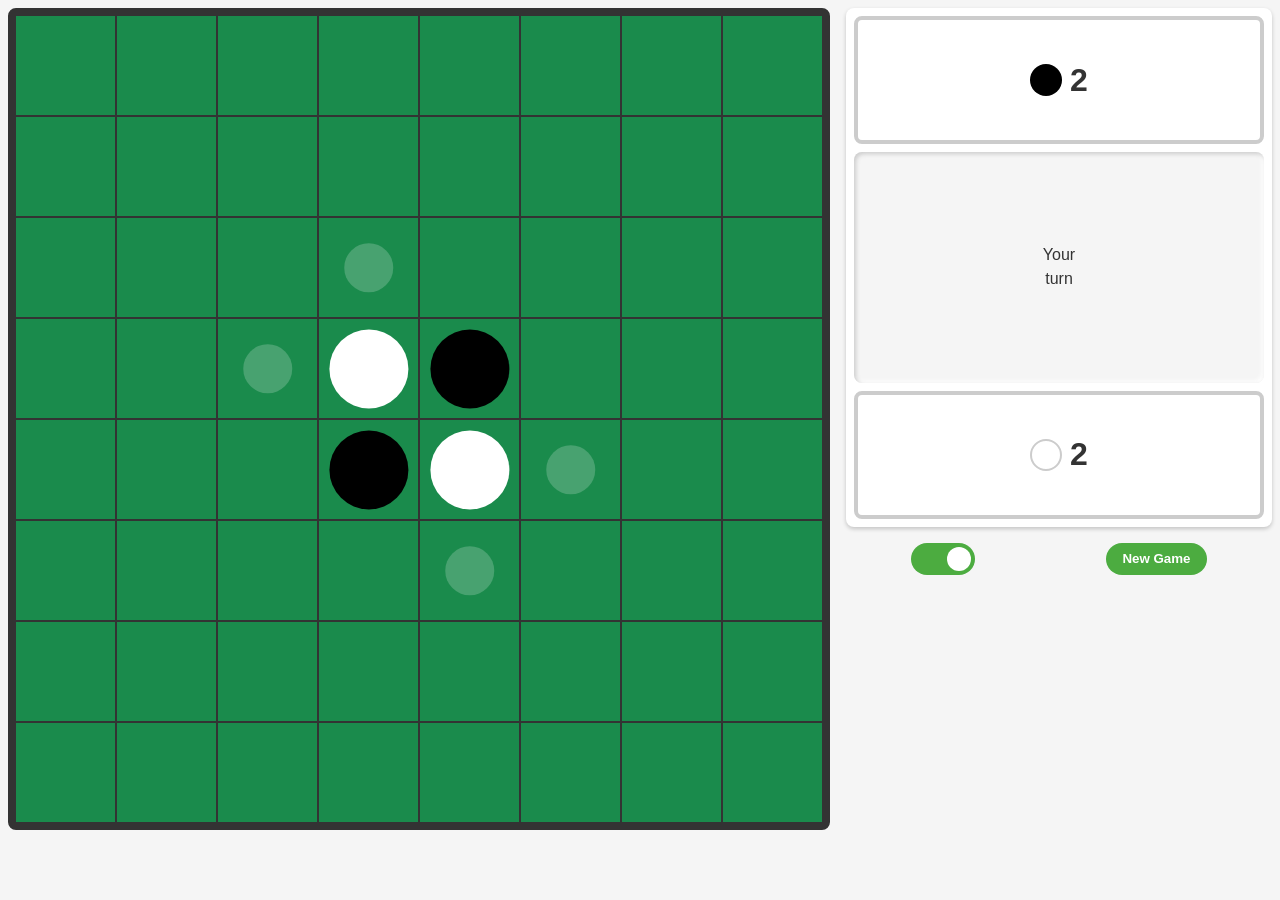
==== commit 7989bf04: "Othello" ====
--- a/index.html
+++ b/index.html
@@ -74,6 +74,8 @@
             <div class="difficulty-card" data-difficulty="easy">Easy</div>
             <div class="difficulty-card selected" data-difficulty="medium">Medium</div>
             <div class="difficulty-card" data-difficulty="hard">Hard</div>
+            <div class="difficulty-card" data-difficulty="pro">Pro</div>
+            <div class="difficulty-card" data-difficulty="expert">Expert</div>
           </div>
         </div>
       </div>
--- a/style.css
+++ b/style.css
@@ -0,0 +1,377 @@
+:root {
+  --primary-color: #4cac40;
+  --primary-dark: #48a024;
+  --board-bg: #333;
+  --cell-bg: #1a8b4c;
+  --text-color: #333;
+  --hint-color: rgba(255, 255, 255, 0.2);
+  --modal-bg: rgba(0, 0, 0, 0.8);
+}
+
+* {
+  box-sizing: border-box;
+  margin: 0;
+  padding: 0;
+}
+
+body {
+  font-family: 'Verdana', 'Arial', sans-serif;
+  color: var(--text-color);
+  min-width: 400px;
+  margin: 0 auto;
+  padding: 8px;
+  background-color: #f5f5f5;
+}
+
+h1 {
+  text-align: center;
+  margin-bottom: 16px;
+  color: var(--primary-color);
+}
+
+a {
+  font-size: 24px;
+  font-weight: bold;
+  color: white;
+  background-color: var(--primary-color);
+  text-decoration: none;
+  padding: 8px 16px;
+  border-radius: 24px;
+}
+
+a:visited {
+  color: white;
+}
+
+.othello-game {
+  display: flex;
+  flex-direction: column;
+  align-items: center;
+  gap: 16px;
+}
+
+.board-container {
+  position: relative;
+}
+
+#othello-board {
+  display: grid;
+  grid-template-columns: repeat(8, min(11dvw, 11dvh));
+  gap: 2px;
+  background-color: var(--board-bg);
+  border: 8px solid var(--board-bg);
+  border-radius: 8px;
+}
+
+.othello-cell {
+  width: 100%;
+  aspect-ratio: 1/1;
+  background-color: var(--cell-bg);
+  position: relative;
+  cursor: pointer;
+  transition: background-color 0.2s;
+}
+
+.othello-cell.valid-move::before {
+  content: "";
+  position: absolute;
+  top: 50%;
+  left: 50%;
+  transform: translate(-50%, -50%);
+  width: 50%;
+  height: 50%;
+  border-radius: 50%;
+  background-color: var(--hint-color);
+  animation: pulse 2s infinite;
+}
+
+@keyframes pulse {
+  0% { opacity: 0.5; transform: translate(-50%, -50%) scale(0.5); }
+  50% { opacity: 1; transform: translate(-50%, -50%) scale(1); }
+  100% { opacity: 0.5; transform: translate(-50%, -50%) scale(0.5); }
+}
+
+.othello-cell::after {
+  content: "";
+  position: absolute;
+  top: 50%;
+  left: 50%;
+  transform: translate(-50%, -50%);
+  width: 80%;
+  height: 80%;
+  border-radius: 50%;
+  transition: all 0.3s ease;
+}
+
+.othello-cell.white::after {
+  background-color: white;
+}
+
+.othello-cell.black::after {
+  background-color: black;
+}
+
+.game-info {
+  display: flex;
+  flex-direction: column;
+  gap: 16px;
+  width: calc(min(88vw, 88vh) + 30px);
+}
+
+.score-display {
+  display: grid;
+  grid-template-columns: repeat(3, 1fr);
+  background-color: white;
+  padding: 8px 8px;
+  border-radius: 8px;
+  box-shadow: 0 2px 4px rgba(0, 0, 0, 0.2);
+  gap: 8px;
+}
+
+.player-score {
+  display: flex;
+  justify-content: center;
+  align-items: center;
+  font-size: 32px;
+  font-weight: bold;
+  border: 4px solid #ccc;
+  border-radius: 8px;
+  gap: 8px;
+  aspect-ratio: 1/1;
+  transition: all 0.2s;
+}
+
+.score-indicator {
+  width: 32px;
+  height: 32px;
+  border-radius: 50%;
+}
+
+.score-indicator.black {
+  background-color: black;
+}
+
+.score-indicator.white {
+  background-color: white;
+  border: 2px solid #ccc;
+}
+
+#othello-status-container {
+  display: flex;
+  justify-content: center;
+  align-items: center;
+  text-align: center;
+  aspect-ratio: 1/1;
+  background-color: #f5f5f5;
+  border-radius: 8px;
+  box-shadow: inset 2px 2px 4px #ccc,
+              inset -2px -2px 4px white;
+}
+
+#othello-status {
+  white-space: pre-line;
+  line-height: 1.5;
+}
+
+.game-actions {
+  display: flex;
+  justify-content: space-around;
+  flex-wrap: wrap;
+}
+
+.switch-container {
+  display: flex;
+  align-items: center;
+  gap: 8px;
+  flex-wrap: wrap;
+}
+
+.switch {
+  position: relative;
+  width: 64px;
+  height: 32px;
+}
+
+.switch input {
+  display: none;
+}
+
+.slider {
+  position: absolute;
+  cursor: pointer;
+  top: 0;
+  left: 0;
+  right: 0;
+  bottom: 0;
+  background-color: #ccc;
+  transition: .5s;
+  border-radius: 32px;
+}
+
+.slider:before {
+  position: absolute;
+  content: "";
+  height: 24px;
+  width: 24px;
+  left: 4px;
+  bottom: 4px;
+  background-color: white;
+  transition: .5s;
+  border-radius: 50%;
+}
+
+input:checked + .slider {
+  background-color: var(--primary-color);
+}
+
+input:checked + .slider:before {
+  transform: translateX(32px);
+}
+
+button {
+  padding: 8px 16px;
+  background-color: var(--primary-color);
+  color: white;
+  border: none;
+  border-radius: 40px;
+  cursor: pointer;
+  font-weight: bold;
+  transition: background-color 0.2s;
+}
+
+button:hover {
+  background-color: var(--primary-dark);
+}
+
+.modal-overlay {
+  display: none;
+  position: fixed;
+  top: 0;
+  left: 0;
+  right: 0;
+  bottom: 0;
+  background-color: var(--modal-bg);
+  z-index: 1000;
+  justify-content: center;
+  align-items: center;
+  padding: 16px;
+}
+
+.modal-content {
+  text-align: center;
+  background-color: white;
+  padding: 32px;
+  border-radius: 16px;
+  max-width: 480px;
+  width: 100%;
+  animation: modalFadeIn 0.3s;
+}
+
+@keyframes modalFadeIn {
+  from { opacity: 0; transform: translateY(-64px); }
+  to { opacity: 1; transform: translateY(0); }
+}
+
+.modal-header {
+  margin-bottom: 16px;
+}
+
+.modal-header h2 {
+  color: var(--primary-color);
+}
+
+.modal-body {
+  margin-bottom: 32px;
+}
+
+.form-group {
+  margin-bottom: 24px;
+}
+
+.form-group label {
+  display: block;
+  margin-bottom: 8px;
+  font-weight: bold;
+}
+
+.option-cards {
+  display: flex;
+  gap: 8px;
+  flex-wrap: wrap;
+}
+
+.option-card {
+  flex: 1;
+  min-width: 80px;
+  padding: 16px;
+  border: 2px solid #e0e0e0;
+  border-radius: 8px;
+  cursor: pointer;
+  transition: all 0.2s;
+  display: flex;
+  flex-direction: column;
+  align-items: center;
+  gap: 8px;
+}
+
+.option-card:hover {
+  border-color: var(--primary-color);
+}
+
+.difficulty-card {
+  flex: 1;
+  min-width: 80px;
+  padding: 8px;
+  border: 2px solid #e0e0e0;
+  border-radius: 8px;
+  cursor: pointer;
+  transition: all 0.2s;
+}
+
+.difficulty-card:hover {
+  border-color: var(--primary-color);
+}
+
+.modal-footer {
+  display: flex;
+  justify-content: flex-end;
+  gap: 8px;
+}
+
+.selected{
+  background-color: rgba(76, 175, 80, 0.1);
+  border-color: var(--primary-color);
+}
+
+@media (orientation: landscape) {
+  h1 {
+    display: none;
+  }
+
+  .othello-game {
+    flex-direction: row;
+    justify-content: center;
+    align-items: stretch;
+  }
+
+  .game-info {
+    width: 64dvh;
+  }
+
+  .score-display {
+    grid-template-columns: none;
+    grid-template-rows: auto auto auto;
+  }
+
+  .player-score {
+    aspect-ratio: 16/5;
+  }
+
+  #othello-status-container {
+    aspect-ratio: 16/9;
+  }
+
+  .switch + span {
+    display: none;
+  }
+}
